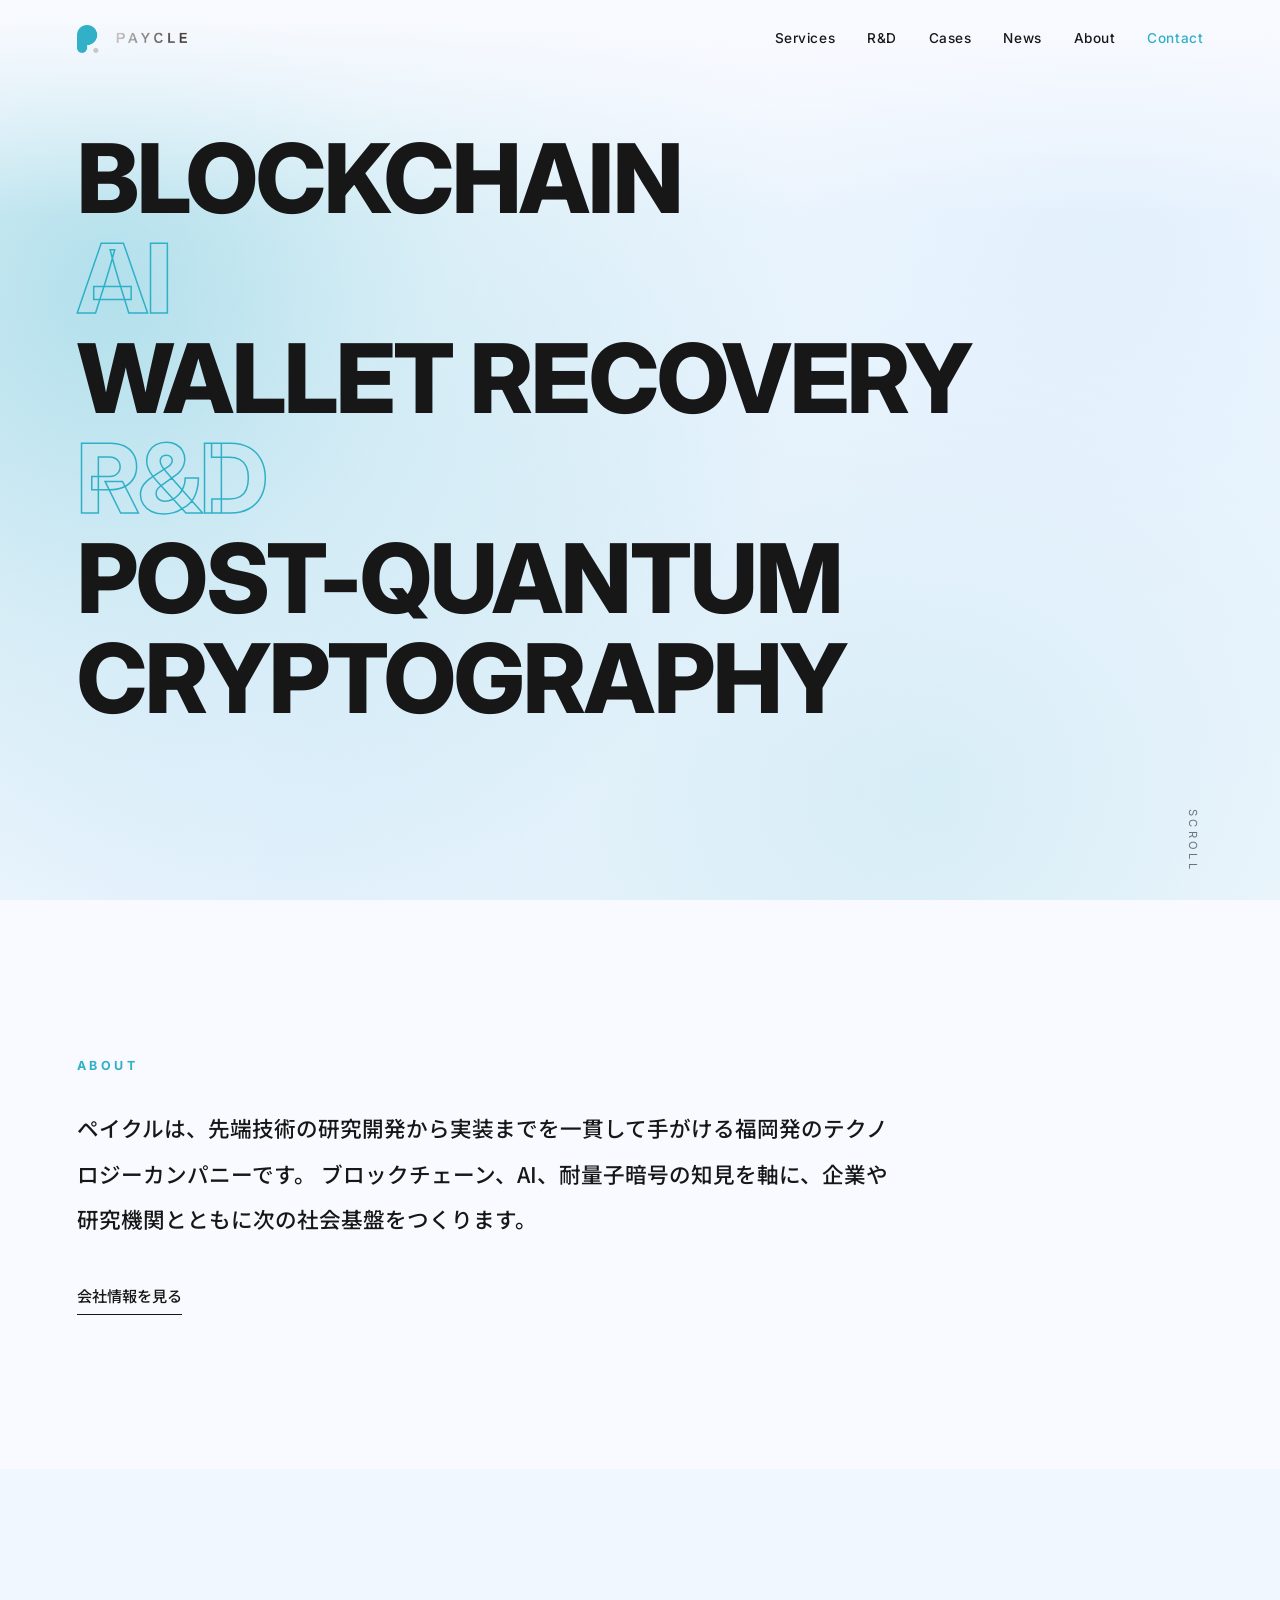
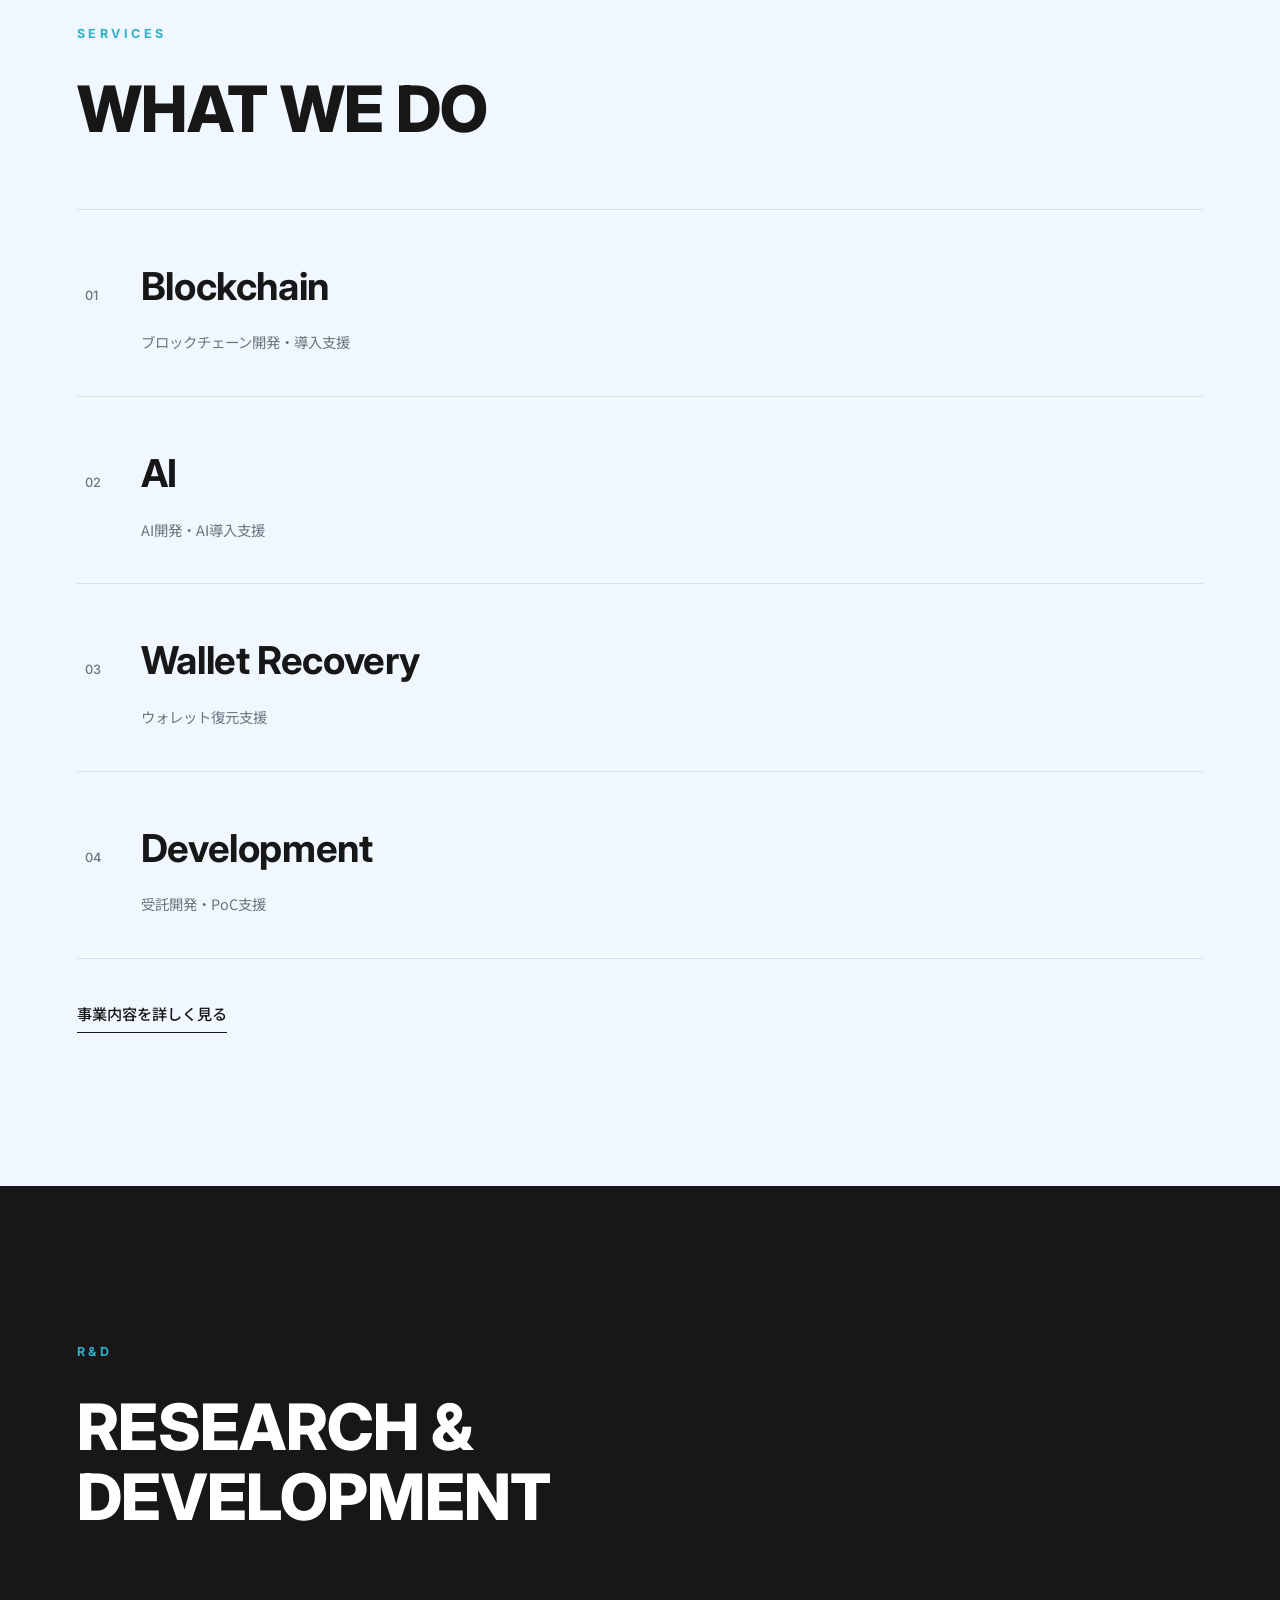
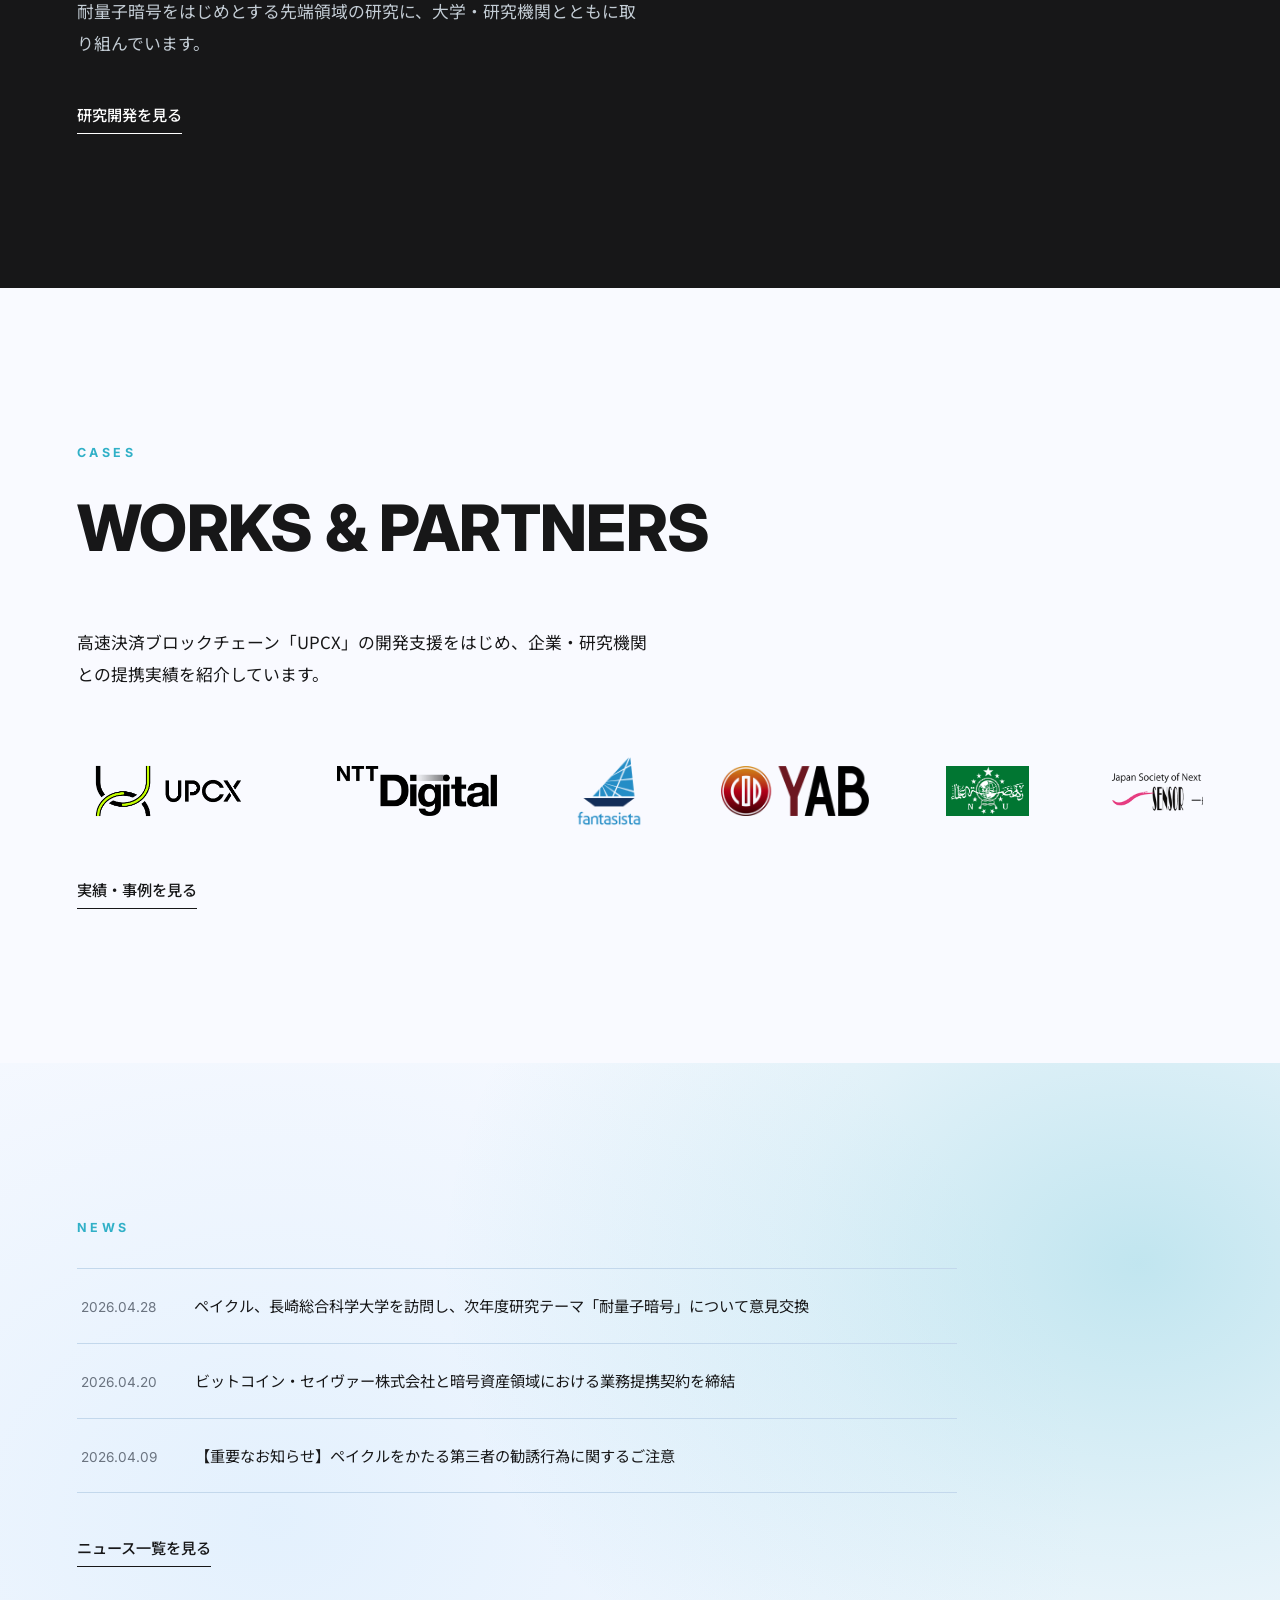
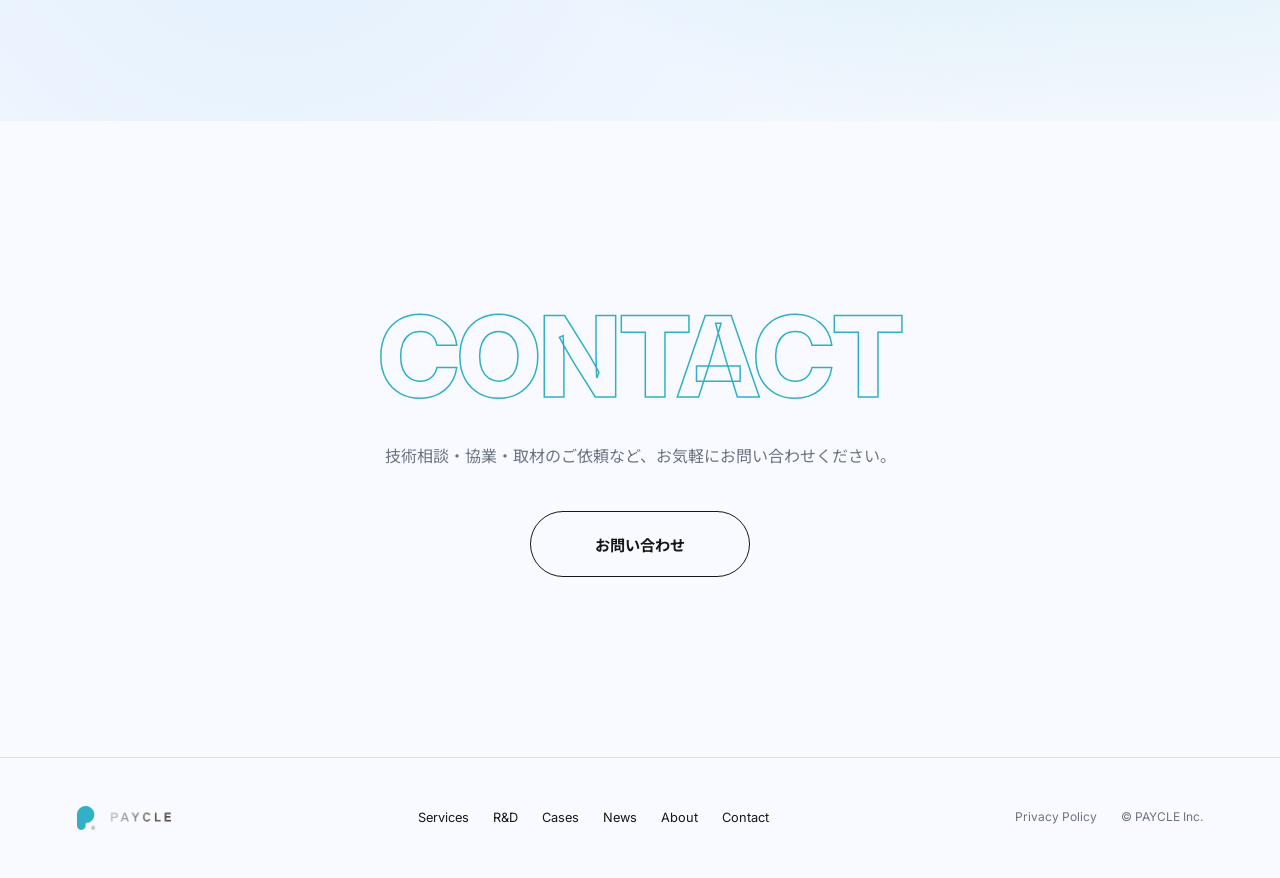
==== index.html @ bd983ea9 "Initial website commit" ====
<!DOCTYPE html>
<html lang="ja">
<head>
  <meta charset="UTF-8">
  <meta name="viewport" content="width=device-width, initial-scale=1.0">
  <title>PAYCLE | ブロックチェーン・AI・耐量子暗号の研究開発と社会実装</title>
  <meta name="description" content="株式会社ペイクル（PAYCLE）は、ブロックチェーン・AI・耐量子暗号の研究開発と社会実装を支援する技術パートナーです。">
  <link rel="preconnect" href="https://fonts.googleapis.com">
  <link rel="preconnect" href="https://fonts.gstatic.com" crossorigin>
  <link href="https://fonts.googleapis.com/css2?family=Inter:wght@400;500;700;800&family=Noto+Sans+JP:wght@400;500;700&display=swap" rel="stylesheet">
  <link rel="stylesheet" href="css/style.css">
</head>
<body>

  <header class="site-header">
    <a href="index.html" class="logo"><img src="images/logo.png" alt="PAYCLE"></a>
    <nav class="global-nav" id="globalNav">
      <a href="services.html">Services</a>
      <a href="rd.html">R&amp;D</a>
      <a href="cases.html">Cases</a>
      <a href="news.html">News</a>
      <a href="about.html">About</a>
      <a href="contact.html" class="nav-contact">Contact</a>
    </nav>
    <button class="nav-toggle" id="navToggle" aria-label="メニューを開く" aria-expanded="false">
      <span></span><span></span>
    </button>
  </header>

  <main>

    <!-- 1. ファーストビュー / 2. 大きな英字カテゴリ表示 -->
    <section class="hero">
      <h1 class="hero-words" aria-label="Blockchain, AI, Wallet Recovery, R&D, Post-Quantum Cryptography">
        <span class="word">BLOCKCHAIN</span>
        <span class="word outline">AI</span>
        <span class="word">WALLET RECOVERY</span>
        <span class="word outline">R&amp;D</span>
        <span class="word">POST-QUANTUM<br>CRYPTOGRAPHY</span>
      </h1>
      <p class="hero-copy">
        ブロックチェーン・AI・耐量子暗号の<br class="sp-only">研究開発と社会実装を支援する技術パートナー。
      </p>
      <div class="hero-scroll" aria-hidden="true">SCROLL</div>
    </section>

    <!-- 3. PAYCLEの短い説明 -->
    <section class="intro reveal">
      <p class="section-label">ABOUT</p>
      <p class="intro-text">
        ペイクルは、先端技術の研究開発から実装までを一貫して手がける福岡発のテクノロジーカンパニーです。
        ブロックチェーン、AI、耐量子暗号の知見を軸に、企業や研究機関とともに次の社会基盤をつくります。
      </p>
      <a href="about.html" class="text-link">会社情報を見る</a>
    </section>

    <!-- 4. 主要サービスへの導線 -->
    <section class="services reveal">
      <p class="section-label">SERVICES</p>
      <h2 class="section-title-en">WHAT WE DO</h2>
      <ul class="service-list">
        <li>
          <a href="services.html#blockchain">
            <span class="service-num">01</span>
            <span class="service-name">Blockchain</span>
            <span class="service-desc">ブロックチェーン開発・導入支援</span>
          </a>
        </li>
        <li>
          <a href="services.html#ai">
            <span class="service-num">02</span>
            <span class="service-name">AI</span>
            <span class="service-desc">AI開発・AI導入支援</span>
          </a>
        </li>
        <li>
          <a href="services.html#wallet-recovery">
            <span class="service-num">03</span>
            <span class="service-name">Wallet Recovery</span>
            <span class="service-desc">ウォレット復元支援</span>
          </a>
        </li>
        <li>
          <a href="services.html#development">
            <span class="service-num">04</span>
            <span class="service-name">Development</span>
            <span class="service-desc">受託開発・PoC支援</span>
          </a>
        </li>
      </ul>
      <a href="services.html" class="text-link">事業内容を詳しく見る</a>
    </section>

    <!-- 5. 研究開発・R&Dへの導線 -->
    <section class="rd reveal">
      <div class="rd-inner">
        <p class="section-label light">R&amp;D</p>
        <h2 class="section-title-en light">RESEARCH &amp;<br>DEVELOPMENT</h2>
        <p class="rd-text">
          耐量子暗号をはじめとする先端領域の研究に、大学・研究機関とともに取り組んでいます。
        </p>
        <a href="rd.html" class="text-link light">研究開発を見る</a>
      </div>
    </section>

    <!-- 6. 実績・事例への導線 -->
    <section class="cases reveal">
      <p class="section-label">CASES</p>
      <h2 class="section-title-en">WORKS &amp; PARTNERS</h2>
      <p class="cases-text">
        高速決済ブロックチェーン「UPCX」の開発支援をはじめ、企業・研究機関との提携実績を紹介しています。
      </p>
      <div class="logo-marquee" aria-hidden="true">
        <div class="logo-track">
          <img class="logo-xl" src="images/cases_upcx.png" alt="">
          <img src="images/cases_ntt.webp" alt="">
          <img class="logo-lg" src="images/cases_fantasista.png" alt="">
          <img src="images/cases_yab.png" alt="">
          <img src="images/cases_nu.jpg" alt="">
          <img src="images/cases_jisedai.png" alt="">
          <img src="images/cases_nas.png" alt="">
          <!-- ループを途切れさせないための複製（2セット目） -->
          <img class="logo-xl" src="images/cases_upcx.png" alt="">
          <img src="images/cases_ntt.webp" alt="">
          <img class="logo-lg" src="images/cases_fantasista.png" alt="">
          <img src="images/cases_yab.png" alt="">
          <img src="images/cases_nu.jpg" alt="">
          <img src="images/cases_jisedai.png" alt="">
          <img src="images/cases_nas.png" alt="">
        </div>
      </div>
      <a href="cases.html" class="text-link">実績・事例を見る</a>
    </section>

    <!-- 7. 最新ニュース -->
    <section class="news reveal">
      <p class="section-label">NEWS</p>
      <ul class="news-list">
        <li>
          <a href="https://www.paycle.com/news/nias-meeting-about-post-quantum-cryptography/" target="_blank" rel="noopener">
            <time datetime="2026-04-28">2026.04.28</time>
            <span>ペイクル、長崎総合科学大学を訪問し、次年度研究テーマ「耐量子暗号」について意見交換</span>
          </a>
        </li>
        <li>
          <a href="https://www.paycle.com/news/partnership-paycle-bitcoin-savior/" target="_blank" rel="noopener">
            <time datetime="2026-04-20">2026.04.20</time>
            <span>ビットコイン・セイヴァー株式会社と暗号資産領域における業務提携契約を締結</span>
          </a>
        </li>
        <li>
          <a href="https://www.paycle.com/news/about-fraudulent-solicitations-2026/" target="_blank" rel="noopener">
            <time datetime="2026-04-09">2026.04.09</time>
            <span>【重要なお知らせ】ペイクルをかたる第三者の勧誘行為に関するご注意</span>
          </a>
        </li>
      </ul>
      <a href="news.html" class="text-link">ニュース一覧を見る</a>
    </section>

    <!-- 8. お問い合わせ導線 -->
    <section class="contact-cta reveal">
      <h2 class="contact-title">CONTACT</h2>
      <p class="contact-text">技術相談・協業・取材のご依頼など、お気軽にお問い合わせください。</p>
      <a href="contact.html" class="contact-button">お問い合わせ</a>
    </section>

  </main>

  <footer class="site-footer">
    <div class="footer-inner">
      <p class="footer-logo"><img src="images/logo.png" alt="PAYCLE"></p>
      <nav class="footer-nav">
        <a href="services.html">Services</a>
        <a href="rd.html">R&amp;D</a>
        <a href="cases.html">Cases</a>
        <a href="news.html">News</a>
        <a href="about.html">About</a>
        <a href="contact.html">Contact</a>
      </nav>
      <div class="footer-legal">
        <a href="privacy-policy.html">Privacy Policy</a>
        <p class="copyright">&copy; PAYCLE Inc.</p>
      </div>
    </div>
  </footer>

  <script src="js/main.js"></script>
</body>
</html>
---- css/style.css ----
/* ==========================================================
   PAYCLE Corporate Site
   Minimal, whitespace-driven design with large EN typography
   ========================================================== */

:root {
  --bg: #f9faff;       /* ホワイト */
  --ink: #171718;      /* ブラック */
  --accent: #30b0c7;   /* メインブルー */
  --sub: #e2f0fd;      /* サブブルー */
  --muted: #6b7480;
  --line: #d4e2ef;
  --font-en: "Inter", sans-serif;
  --font-jp: "Noto Sans JP", sans-serif;
  --pad-x: clamp(20px, 6vw, 96px);
}

* {
  margin: 0;
  padding: 0;
  box-sizing: border-box;
}

html {
  scroll-behavior: smooth;
}

body {
  background: var(--bg);
  color: var(--ink);
  font-family: var(--font-jp);
  font-size: 16px;
  line-height: 1.9;
  -webkit-font-smoothing: antialiased;
}

main {
  overflow-x: clip;
}

a {
  color: inherit;
  text-decoration: none;
}

ul {
  list-style: none;
}

.sp-only {
  display: none;
}

/* ---------- Header ---------- */

.site-header {
  position: fixed;
  top: 0;
  left: 0;
  right: 0;
  z-index: 100;
  display: flex;
  align-items: center;
  justify-content: space-between;
  padding: 22px var(--pad-x);
  mix-blend-mode: normal;
  background: transparent;
  transition: background 0.3s ease, box-shadow 0.3s ease;
}

.site-header.is-scrolled {
  background: rgba(249, 250, 255, 0.92);
  box-shadow: 0 1px 0 var(--line);
}

.logo {
  display: inline-flex;
  align-items: center;
}

.logo img {
  height: 28px;
  width: auto;
  display: block;
}

.global-nav {
  display: flex;
  gap: clamp(18px, 2.5vw, 36px);
  font-family: var(--font-en);
  font-weight: 500;
  font-size: 0.85rem;
  letter-spacing: 0.04em;
}

.global-nav a {
  position: relative;
  padding: 4px 0;
}

.global-nav a::after {
  content: "";
  position: absolute;
  left: 0;
  bottom: 0;
  width: 100%;
  height: 1px;
  background: var(--ink);
  transform: scaleX(0);
  transform-origin: right;
  transition: transform 0.3s ease;
}

.global-nav a:hover::after {
  transform: scaleX(1);
  transform-origin: left;
}

.nav-contact {
  color: var(--accent);
}

.nav-contact::after {
  background: var(--accent);
}

.nav-toggle {
  display: none;
}

/* ---------- Hero ---------- */

.hero {
  min-height: 100svh;
  display: flex;
  flex-direction: column;
  justify-content: center;
  padding: 120px var(--pad-x) 80px;
  position: relative;
  overflow: hidden;
}

/* soft gradient backdrop */
.hero::before {
  content: "";
  position: absolute;
  inset: -15%;
  z-index: 0;
  background:
    linear-gradient(to bottom, rgba(249, 250, 255, 1) 12%, rgba(249, 250, 255, 0) 30%),
    radial-gradient(circle at 18% 36%, rgba(48, 176, 199, 0.35) 0%, rgba(48, 176, 199, 0.14) 22%, transparent 45%),
    radial-gradient(circle at 78% 32%, rgba(226, 240, 253, 0.95) 0%, rgba(226, 240, 253, 0.45) 25%, transparent 50%),
    radial-gradient(circle at 68% 78%, rgba(48, 176, 199, 0.18) 0%, rgba(48, 176, 199, 0.08) 24%, transparent 48%),
    radial-gradient(circle at 28% 88%, rgba(226, 240, 253, 0.8) 0%, rgba(226, 240, 253, 0.35) 22%, transparent 46%);
  animation: drift 20s ease-in-out infinite alternate;
}

.hero > * {
  position: relative;
  z-index: 1;
}

@keyframes drift {
  to {
    transform: translate3d(5%, -4%, 0) scale(1.1) rotate(3deg);
  }
}

@media (prefers-reduced-motion: reduce) {
  .hero::before,
  .news::before {
    animation: none;
  }
}

.hero-words {
  font-family: var(--font-en);
  font-weight: 800;
  font-size: clamp(2.2rem, 7.5vw, 6.2rem);
  line-height: 1.04;
  letter-spacing: -0.02em;
  text-transform: uppercase;
}

.hero-words .word {
  display: block;
  opacity: 0;
  transform: translateX(70vw);
  animation: slide-in 1s cubic-bezier(0.22, 1, 0.36, 1) forwards;
}

.hero-words .word:nth-child(1) { animation-delay: 0.1s; }
.hero-words .word:nth-child(2) { animation-delay: 0.28s; }
.hero-words .word:nth-child(3) { animation-delay: 0.46s; }
.hero-words .word:nth-child(4) { animation-delay: 0.64s; }
.hero-words .word:nth-child(5) { animation-delay: 0.82s; }

.hero-words .outline {
  color: transparent;
  -webkit-text-stroke: 1.5px var(--accent);
}

@keyframes slide-in {
  0% {
    opacity: 0;
    transform: translateX(70vw);
  }
  30% {
    opacity: 1;
  }
  100% {
    opacity: 1;
    transform: translateX(0);
  }
}

.hero-copy {
  margin-top: clamp(28px, 4vw, 48px);
  font-size: clamp(0.95rem, 1.4vw, 1.15rem);
  font-weight: 500;
  opacity: 0;
  animation: rise 0.9s cubic-bezier(0.22, 1, 0.36, 1) 0.7s forwards;
}

.hero-scroll {
  position: absolute;
  bottom: 28px;
  right: var(--pad-x);
  font-family: var(--font-en);
  font-size: 0.7rem;
  letter-spacing: 0.3em;
  color: var(--muted);
  writing-mode: vertical-rl;
}

/* ---------- Shared section styles ---------- */

section {
  padding: clamp(80px, 12vw, 160px) var(--pad-x);
}

.section-label {
  font-family: var(--font-en);
  font-weight: 700;
  font-size: 0.78rem;
  letter-spacing: 0.28em;
  color: var(--accent);
  margin-bottom: 28px;
}

.section-label.light {
  color: var(--accent);
}

.section-title-en {
  font-family: var(--font-en);
  font-weight: 800;
  font-size: clamp(2rem, 5vw, 4rem);
  line-height: 1.1;
  letter-spacing: -0.01em;
  text-transform: uppercase;
  margin-bottom: clamp(36px, 5vw, 64px);
}

.section-title-en.light {
  color: #fff;
}

.text-link {
  display: inline-block;
  margin-top: 40px;
  font-weight: 500;
  font-size: 0.95rem;
  border-bottom: 1px solid var(--ink);
  padding-bottom: 4px;
  transition: opacity 0.25s ease;
}

.text-link:hover {
  opacity: 0.5;
}

.text-link.light {
  color: #fff;
  border-color: #fff;
}

/* scroll reveal */
.reveal {
  opacity: 0;
  transform: translateY(32px);
  transition: opacity 0.8s ease, transform 0.8s cubic-bezier(0.22, 1, 0.36, 1);
}

.reveal.is-visible {
  opacity: 1;
  transform: translateY(0);
}

/* ---------- Intro ---------- */

.intro-text {
  max-width: 38em;
  font-size: clamp(1.05rem, 1.7vw, 1.35rem);
  font-weight: 500;
  line-height: 2.1;
}

/* ---------- Services ---------- */

.services {
  background: #f0f7fe;
}

.service-list {
  border-top: 1px solid var(--line);
}

.service-list li {
  border-bottom: 1px solid var(--line);
}

.service-list a {
  display: grid;
  grid-template-columns: 3.5em 1fr;
  grid-template-areas:
    "num name"
    "num desc";
  align-items: baseline;
  padding: clamp(24px, 3.5vw, 40px) 8px;
  transition: padding-left 0.3s ease, color 0.3s ease;
}

.service-list a:hover {
  padding-left: 24px;
  color: var(--accent);
}

.service-num {
  grid-area: num;
  font-family: var(--font-en);
  font-size: 0.8rem;
  font-weight: 500;
  color: var(--muted);
}

.service-name {
  grid-area: name;
  font-family: var(--font-en);
  font-weight: 700;
  font-size: clamp(1.5rem, 3.2vw, 2.4rem);
  letter-spacing: -0.01em;
}

.service-desc {
  grid-area: desc;
  font-size: 0.9rem;
  color: var(--muted);
  margin-top: 6px;
}

/* ---------- R&D (dark section) ---------- */

.rd {
  background: var(--ink);
  color: #c3ccd4;
}

.rd-inner {
  max-width: 1100px;
}

.rd-text {
  max-width: 34em;
  font-size: 1.05rem;
}

/* ---------- Cases ---------- */

.cases-text {
  max-width: 34em;
  font-size: 1.05rem;
}

/* 提携先ロゴのマーキー（左から右へ流れてループ） */
.logo-marquee {
  margin-top: clamp(36px, 5vw, 56px);
  overflow: hidden;
}

.logo-track {
  display: flex;
  align-items: center;
  width: max-content;
  animation: marquee 45s linear infinite;
}

.logo-track img {
  height: clamp(34px, 4.8vw, 50px);
  width: auto;
  margin-right: clamp(48px, 6vw, 80px);
}

.logo-track img.logo-lg {
  height: clamp(48px, 6.5vw, 70px);
}

.logo-track img.logo-xl {
  height: clamp(58px, 7.8vw, 88px);
}

/* 2セット並べたトラックを半分だけ動かすことで継ぎ目なくループさせる */
@keyframes marquee {
  from { transform: translateX(0); }
  to { transform: translateX(-50%); }
}

/* ---------- News ---------- */

.news {
  position: relative;
  overflow: hidden;
}

.news::before {
  content: "";
  position: absolute;
  inset: -15%;
  z-index: 0;
  background:
    radial-gradient(ellipse 60% 90% at 80% 35%, rgba(48, 176, 199, 0.28) 0%, rgba(48, 176, 199, 0.12) 35%, transparent 70%),
    radial-gradient(ellipse 65% 100% at 28% 65%, rgba(226, 240, 253, 0.95) 0%, rgba(226, 240, 253, 0.45) 40%, transparent 75%);
  animation: drift 24s ease-in-out infinite alternate;
}

.news > * {
  position: relative;
  z-index: 1;
}

.news-list {
  border-top: 1px solid #c3d8ec;
  max-width: 880px;
}

.news .news-list li {
  border-color: #c3d8ec;
}

.news-list li {
  border-bottom: 1px solid var(--line);
}

.news-list a {
  display: flex;
  gap: clamp(16px, 3vw, 40px);
  align-items: baseline;
  padding: 22px 4px;
  transition: color 0.25s ease;
}

.news-list a:hover {
  color: var(--accent);
}

.news-list time {
  font-family: var(--font-en);
  font-size: 0.85rem;
  color: var(--muted);
  flex-shrink: 0;
}

.news-list span {
  font-size: 0.95rem;
}

/* ---------- Contact CTA ---------- */

.contact-cta {
  text-align: center;
  padding-top: clamp(100px, 14vw, 180px);
  padding-bottom: clamp(100px, 14vw, 180px);
  background: var(--bg);
}

.contact-title {
  font-family: var(--font-en);
  font-weight: 800;
  font-size: clamp(2.8rem, 9vw, 7rem);
  letter-spacing: -0.02em;
  line-height: 1;
  color: transparent;
  -webkit-text-stroke: 1.5px var(--accent);
  margin-bottom: 28px;
}

.contact-text {
  color: var(--muted);
  margin-bottom: 40px;
}

.contact-button {
  display: inline-block;
  font-weight: 700;
  font-size: 0.95rem;
  padding: 18px 64px;
  border: 1.5px solid var(--ink);
  border-radius: 999px;
  transition: background 0.3s ease, color 0.3s ease;
}

.contact-button:hover {
  background: var(--accent);
  border-color: var(--accent);
  color: #fff;
}

/* ---------- Footer ---------- */

.site-footer {
  border-top: 1px solid var(--line);
  padding: 48px var(--pad-x);
}

.footer-inner {
  display: flex;
  align-items: center;
  justify-content: space-between;
  gap: 24px;
  flex-wrap: wrap;
}

.footer-logo img {
  height: 24px;
  width: auto;
  display: block;
}

.footer-nav {
  display: flex;
  gap: 24px;
  font-family: var(--font-en);
  font-size: 0.8rem;
  flex-wrap: wrap;
}

.footer-nav a:hover {
  color: var(--accent);
}

.copyright {
  font-family: var(--font-en);
  font-size: 0.75rem;
  color: var(--muted);
}

.footer-legal {
  display: flex;
  align-items: center;
  gap: 24px;
}

.footer-legal a {
  font-family: var(--font-en);
  font-size: 0.75rem;
  color: var(--muted);
  transition: color 0.25s ease;
}

.footer-legal a:hover {
  color: var(--accent);
}

/* ---------- Sub pages ---------- */

.page-hero {
  padding: 180px var(--pad-x) 60px;
  position: relative;
  overflow: hidden;
}

.page-hero::before {
  content: "";
  position: absolute;
  inset: -15%;
  z-index: 0;
  background:
    linear-gradient(to bottom, rgba(249, 250, 255, 1) 16%, rgba(249, 250, 255, 0) 40%),
    radial-gradient(ellipse 55% 90% at 20% 45%, rgba(48, 176, 199, 0.25) 0%, rgba(48, 176, 199, 0.1) 35%, transparent 70%),
    radial-gradient(ellipse 60% 100% at 75% 40%, rgba(226, 240, 253, 0.9) 0%, rgba(226, 240, 253, 0.4) 40%, transparent 75%);
}

.page-hero > * {
  position: relative;
  z-index: 1;
}

.page-title-en {
  font-family: var(--font-en);
  font-weight: 800;
  font-size: clamp(2.6rem, 8vw, 6rem);
  letter-spacing: -0.02em;
  line-height: 1.05;
  text-transform: uppercase;
}

.page-title-jp {
  margin-top: 16px;
  font-size: 0.95rem;
  color: var(--muted);
}

.page-section {
  max-width: 880px;
  border-top: 1px solid var(--line);
  padding-top: clamp(56px, 8vw, 96px);
  padding-bottom: clamp(56px, 8vw, 96px);
}

.page-section > .section-label {
  margin-bottom: 16px;
}

.page-section h2 {
  font-size: clamp(1.7rem, 3.4vw, 2.5rem);
  font-weight: 700;
  letter-spacing: 0.01em;
  line-height: 1.4;
  margin-bottom: 28px;
  color: var(--accent);
}

.page-section p {
  color: #3a4150;
}

.page-section .message-lead {
  font-size: 1.15rem;
}

#blockchain,
#ai,
#wallet-recovery,
#development,
#post-quantum,
#university,
#academic,
#ip {
  position: relative;
}

.service-side-image {
  display: none;
}

@media (min-width: 1240px) {
  .service-side-image {
    display: block;
    position: absolute;
    top: 50%;
    left: calc(100% + 20px);
    width: clamp(360px, 34vw, 560px);
    margin: 0;
    transform: translateY(-50%);
    pointer-events: none;
    -webkit-mask-image: radial-gradient(ellipse 72% 68% at center, #000 58%, transparent 100%);
    mask-image: radial-gradient(ellipse 72% 68% at center, #000 58%, transparent 100%);
  }

  .service-side-image img {
    display: block;
    width: 100%;
    height: auto;
    mix-blend-mode: multiply;
    opacity: 0.96;
  }

}

.research-partner-logos {
  display: none;
}

@media (min-width: 1240px) {
  .research-partner-logos {
    display: block;
    position: absolute;
    top: 50%;
    left: calc(100% + 20px);
    width: clamp(360px, 34vw, 560px);
    height: clamp(165px, 15vw, 235px);
    margin: 0;
    transform: translateY(-50%);
    pointer-events: none;
  }

  .research-partner-logos img {
    position: absolute;
    display: block;
    max-width: 100%;
    height: auto;
  }

  .research-partner-logos .partner-paycle {
    top: 16%;
    left: 4%;
    width: 48%;
    transform: none;
  }

  .research-partner-logos .partner-upcx {
    top: 2%;
    right: 12%;
    bottom: auto;
    left: auto;
    width: 20%;
    mix-blend-mode: multiply;
  }

  .research-partner-logos .partner-nas {
    right: auto;
    bottom: 8%;
    left: 50%;
    width: 66%;
    transform: translateX(-50%);
  }
}

.conference-collage {
  display: none;
}

@media (min-width: 1240px) {
  .conference-collage {
    display: block;
    position: absolute;
    top: 50%;
    left: calc(100% + 20px);
    width: clamp(340px, 31vw, 510px);
    height: clamp(430px, 40vw, 600px);
    margin: 0;
    transform: translateY(-50%);
    pointer-events: none;
  }

  .conference-collage img {
    position: absolute;
    display: block;
    object-fit: cover;
    border: 5px solid rgba(255, 255, 255, 0.96);
    border-radius: 4px;
    box-shadow: 0 16px 36px rgba(23, 23, 24, 0.16);
  }

  .conference-title {
    top: 0;
    left: 3%;
    z-index: 5;
    width: 94%;
    height: 20%;
    object-fit: cover;
  }

  .conference-photo-1 {
    top: 18%;
    left: 0;
    z-index: 4;
    width: 55%;
    height: 39%;
    transform: rotate(-2deg);
  }

  .conference-photo-2 {
    top: 21%;
    right: 0;
    z-index: 3;
    width: 49%;
    height: 35%;
    object-position: 74% center;
    transform: rotate(2deg);
  }

  .conference-photo-3 {
    bottom: 0;
    left: 5%;
    z-index: 2;
    width: 46%;
    height: 45%;
    transform: rotate(1.5deg);
  }

  .conference-photo-4 {
    right: 1%;
    bottom: 3%;
    z-index: 1;
    width: 53%;
    height: 43%;
    transform: rotate(-1.5deg);
  }
}

.patent-certificate-fan {
  display: none;
}

@media (min-width: 1240px) {
  .patent-certificate-fan {
    display: block;
    position: absolute;
    top: 42%;
    left: calc(100% + 20px);
    width: clamp(360px, 34vw, 560px);
    height: clamp(390px, 37vw, 570px);
    margin: 0;
    transform: translateY(-50%);
    pointer-events: none;
  }

  .patent-certificate-fan img {
    position: absolute;
    bottom: 2%;
    display: block;
    width: 45%;
    height: auto;
    aspect-ratio: auto;
    background: #fff;
    border: 1px solid rgba(107, 116, 128, 0.18);
    box-shadow: 0 18px 42px rgba(23, 23, 24, 0.17);
    transform-origin: 50% 100%;
  }

  .patent-certificate-fan .patent-singapore {
    left: 3%;
    z-index: 3;
    transform: rotate(-11deg);
  }

  .patent-certificate-fan .patent-japan {
    left: 50%;
    z-index: 2;
    transform: translateX(-50%);
  }

  .patent-certificate-fan .patent-malaysia {
    right: 3%;
    z-index: 1;
    transform: rotate(11deg);
  }
}

#philosophy {
  position: relative;
}

.philosophy-feature-image {
  height: clamp(220px, 38vw, 340px);
  margin: 48px calc(var(--pad-x) * -1) 0 0;
  overflow: hidden;
  clip-path: polygon(10% 0, 100% 0, 100% 100%, 0 100%);
}

.philosophy-feature-image img {
  display: block;
  width: 100%;
  height: 100%;
  object-fit: cover;
  object-position: center;
}

@media (min-width: 1200px) {
  .philosophy-feature-image {
    position: absolute;
    top: 50%;
    left: calc(100% - 40px);
    width: clamp(520px, 46vw, 760px);
    height: clamp(420px, 42vw, 600px);
    margin: 0;
    transform: translateY(-50%);
    clip-path: polygon(18% 0, 100% 0, 100% 100%, 6% 100%);
    box-shadow: -24px 28px 60px rgba(23, 23, 24, 0.12);
  }

  .philosophy-feature-image img {
    object-position: 54% center;
  }
}

.page-section p a {
  color: var(--accent);
  text-decoration: underline;
  text-underline-offset: 3px;
}

.page-section p a:hover {
  opacity: 0.6;
}

#upcx {
  position: relative;
}

.upcx-event-showcase {
  margin: clamp(36px, 6vw, 56px) 0 0;
  display: grid;
  gap: 18px;
}

.event-card {
  position: relative;
  overflow: hidden;
  min-height: 190px;
  padding: 18px;
  background: transparent;
  border: 0;
  border-radius: 6px;
  box-shadow: none;
  isolation: isolate;
}

.event-card h3 {
  position: relative;
  z-index: 2;
  width: max-content;
  max-width: 100%;
  padding: 7px 10px;
  background: rgba(249, 250, 255, 0.92);
  border-left: 3px solid var(--accent);
  border-radius: 3px;
  color: var(--ink);
  font-family: var(--font-en);
  font-size: clamp(0.9rem, 1.7vw, 1.05rem);
  font-weight: 800;
  line-height: 1.2;
  letter-spacing: 0;
}

.event-card h3 a {
  color: inherit;
}

.event-gallery {
  position: absolute;
  inset: 0;
  z-index: 1;
}

.event-gallery img,
.event-gallery picture {
  position: absolute;
  display: block;
}

.event-gallery img {
  width: 100%;
  height: 100%;
  object-fit: cover;
}

.event-gallery > img,
.event-gallery > picture {
  overflow: hidden;
  border: 4px solid rgba(255, 255, 255, 0.94);
  border-radius: 4px;
  box-shadow: none;
}

.event-gallery > :nth-child(1) {
  right: 3%;
  bottom: 8%;
  width: 64%;
  height: 68%;
  transform: rotate(2deg);
}

.event-card:nth-child(2) .event-gallery > :nth-child(1) {
  object-position: center top;
}

.event-gallery > :nth-child(2) {
  left: 4%;
  bottom: 12%;
  width: 42%;
  height: 48%;
  transform: rotate(-4deg);
}

.event-gallery > :nth-child(3) {
  display: none;
}

@media (min-width: 1240px) {
  .upcx-event-showcase {
    position: absolute;
    top: 52%;
    left: calc(100% + 28px);
    width: clamp(380px, 34vw, 560px);
    margin: 0;
    transform: translateY(-50%);
  }

  .event-card {
    min-height: clamp(158px, 14.3vw, 220px);
  }

  .event-card:nth-child(2) {
    margin-left: clamp(26px, 3vw, 48px);
  }

  .event-card:nth-child(3) {
    margin-right: clamp(22px, 2.6vw, 42px);
  }
}

/* 下層ページ共通: 番号付きカードリスト（項目数に応じて2〜3カラム） */
.value-list {
  margin: 48px 0;
  display: grid;
  grid-template-columns: repeat(auto-fit, minmax(min(100%, 200px), 1fr));
  gap: clamp(24px, 3.5vw, 44px);
}

.value-list li {
  border-top: 2px solid var(--ink);
  padding-top: 22px;
}

.value-num {
  display: block;
  font-family: var(--font-en);
  font-size: 0.8rem;
  font-weight: 700;
  letter-spacing: 0.14em;
  color: var(--accent);
}

.value-title {
  font-size: 1.05rem;
  font-weight: 700;
  line-height: 1.5;
  margin: 10px 0 10px;
}

/* 英字タイトル＋日本語ラベルの組み合わせ（About PHILOSOPHY）。ラベルと近づける */
.value-title:has(+ .value-label) {
  margin-bottom: 4px;
}

.value-label {
  font-size: 0.82rem;
  color: var(--muted);
  margin-bottom: 14px;
}

.page-section .value-desc {
  font-size: 0.92rem;
}

/* R&D: 国別の取得特許 */
.patent-list {
  margin-top: 14px;
}

.patent-list li {
  position: relative;
  border-top: 0;
  padding: 2px 0 2px 1em;
  overflow-wrap: anywhere;
  font-size: 0.84rem;
  line-height: 1.6;
  color: var(--ink);
}

.patent-list li::before {
  content: "・";
  position: absolute;
  left: 0;
}

.patent-list a {
  color: var(--accent);
  text-decoration: underline;
  text-decoration-thickness: 1px;
  text-underline-offset: 3px;
}

.patent-list a:hover {
  opacity: 0.6;
}

/* セクション結びの一文: 本文の流れを保ったまま結論を強調 */
.page-section .section-closing {
  margin-top: clamp(36px, 5vw, 56px);
  padding: 8px 0 8px clamp(16px, 2vw, 22px);
  background: linear-gradient(90deg, rgba(48, 176, 199, 0.045), transparent 72%);
  border-left: 2px solid rgba(48, 176, 199, 0.65);
  font-size: 1rem;
  line-height: 1.9;
  color: var(--ink);
}

/* About: 取締役・技術顧問（名前＋役職バッジの罫線リスト） */
.advisor-list {
  margin: 48px 0 0;
  border-top: 1px solid var(--line);
}

.advisor-list li {
  display: grid;
  grid-template-columns: clamp(120px, 15vw, 150px) 1fr;
  gap: clamp(16px, 2vw, 28px);
  padding: 28px 0;
  border-bottom: 1px solid var(--line);
}

.advisor-head h3 {
  font-size: 1.05rem;
  font-weight: 700;
}

.advisor-role {
  display: inline-block;
  font-size: 0.75rem;
  font-weight: 700;
  letter-spacing: 0.08em;
  line-height: 1.6;
  color: var(--accent);
  border: 1px solid currentColor;
  border-radius: 999px;
  padding: 2px 12px;
  margin-top: 8px;
}

.page-section .advisor-desc {
  font-size: 0.92rem;
}

.fact-list {
  margin: 28px 0;
  border-top: 1px solid var(--line);
}

/* 企業提携事例: ロゴ付きカード */
.partner-list {
  margin: 28px 0;
  display: grid;
  gap: 20px;
}

.partner-list li {
  display: grid;
  grid-template-columns: 180px 1fr;
  gap: clamp(20px, 3vw, 36px);
  align-items: center;
  padding: clamp(20px, 3vw, 28px);
  background: #fff;
  border: 1px solid var(--line);
  border-radius: 6px;
}

.partner-logo {
  display: flex;
  align-items: center;
  justify-content: center;
  height: 80px;
}

.partner-logo img {
  max-width: 100%;
  max-height: 100%;
  object-fit: contain;
}

/* 横長で小さく見えるロゴを拡大表示（枠のサイズは変えず見た目だけ拡大） */
.partner-logo img.logo-lg {
  transform: scale(1.3);
}

.partner-body h3 {
  font-size: 1.05rem;
  font-weight: 700;
  margin-bottom: 8px;
}

.partner-body p {
  font-size: 0.95rem;
}

/* メンバー: 写真付き3列カード（経営陣）＋テキストのみのリスト */
.member-grid {
  margin: 28px 0;
  display: grid;
  grid-template-columns: repeat(3, 1fr);
  gap: clamp(20px, 3vw, 36px);
}

.member-photo {
  aspect-ratio: 1 / 1;
  background: var(--sub);
  border-radius: 4px;
  overflow: hidden;
  margin-bottom: 14px;
}

.member-photo img {
  width: 100%;
  height: 100%;
  object-fit: cover;
  display: block;
}

.member-grid h3 {
  font-size: 1.05rem;
  font-weight: 700;
}

.member-grid .member-role {
  font-family: var(--font-en);
  font-size: 0.8rem;
  font-weight: 700;
  letter-spacing: 0.12em;
  color: var(--accent);
  margin: 2px 0 10px;
}

.member-grid p {
  font-size: 0.9rem;
}

/* 会社概要: 左に概要表、右に拠点写真の2カラム */
.company-wide {
  max-width: 1200px;
}

.company-columns {
  display: grid;
  grid-template-columns: minmax(0, 1fr) clamp(240px, 28vw, 360px);
  gap: clamp(28px, 4vw, 56px);
  align-items: start;
}

.company-columns .fact-list {
  margin-top: 0;
}

.company-photos {
  display: grid;
  gap: 28px;
  margin-top: 28px;
}

.company-photos figure {
  margin: 0;
}

.company-photos img {
  width: 100%;
  height: auto;
  display: block;
  border-radius: 4px;
}

.company-photos figcaption {
  margin-top: 10px;
  font-size: 0.85rem;
  color: var(--muted);
}

.fact-list > div {
  display: grid;
  grid-template-columns: 8.5em 1fr;
  gap: 16px;
  padding: 14px 4px;
  border-bottom: 1px solid var(--line);
}

.fact-list dt {
  font-size: 0.9rem;
  font-weight: 700;
  color: var(--muted);
}

.fact-list dd {
  font-size: 0.95rem;
  color: #3a4150;
}

/* プライバシーポリシー */
.page-section.policy h2 {
  font-size: 1.15rem;
  color: var(--ink);
  margin: 40px 0 12px;
}

.policy p {
  margin-bottom: 8px;
}

.policy ul {
  list-style: disc;
  padding-left: 1.5em;
  margin: 12px 0;
  color: #3a4150;
}

/* ---------- Mobile ---------- */

@media (max-width: 768px) {
  .sp-only {
    display: inline;
  }

  .nav-toggle {
    display: block;
    position: relative;
    z-index: 110;
    width: 40px;
    height: 40px;
    background: none;
    border: none;
    cursor: pointer;
  }

  .nav-toggle span {
    position: absolute;
    left: 8px;
    width: 24px;
    height: 2px;
    background: var(--ink);
    transition: transform 0.3s ease, top 0.3s ease;
  }

  .nav-toggle span:nth-child(1) { top: 15px; }
  .nav-toggle span:nth-child(2) { top: 23px; }

  body.nav-open .nav-toggle span:nth-child(1) {
    top: 19px;
    transform: rotate(45deg);
  }

  body.nav-open .nav-toggle span:nth-child(2) {
    top: 19px;
    transform: rotate(-45deg);
  }

  .global-nav {
    position: fixed;
    inset: 0;
    background: var(--bg);
    flex-direction: column;
    align-items: center;
    justify-content: center;
    gap: 32px;
    font-size: 1.3rem;
    opacity: 0;
    visibility: hidden;
    transition: opacity 0.3s ease, visibility 0.3s ease;
  }

  body.nav-open .global-nav {
    opacity: 1;
    visibility: visible;
  }

  body.nav-open {
    overflow: hidden;
  }

  .hero-scroll {
    display: none;
  }

  .service-list a {
    grid-template-columns: 2.5em 1fr;
  }

  .news-list a {
    flex-direction: column;
    gap: 4px;
  }

  .company-columns {
    grid-template-columns: 1fr;
  }

  .member-grid {
    grid-template-columns: 1fr;
  }

  .value-list {
    grid-template-columns: 1fr;
    gap: 28px;
  }

  .advisor-list li {
    grid-template-columns: 1fr;
    gap: 10px;
  }

  .partner-list li {
    grid-template-columns: 1fr;
    gap: 16px;
  }

  .partner-logo {
    height: 56px;
    justify-content: flex-start;
  }
}
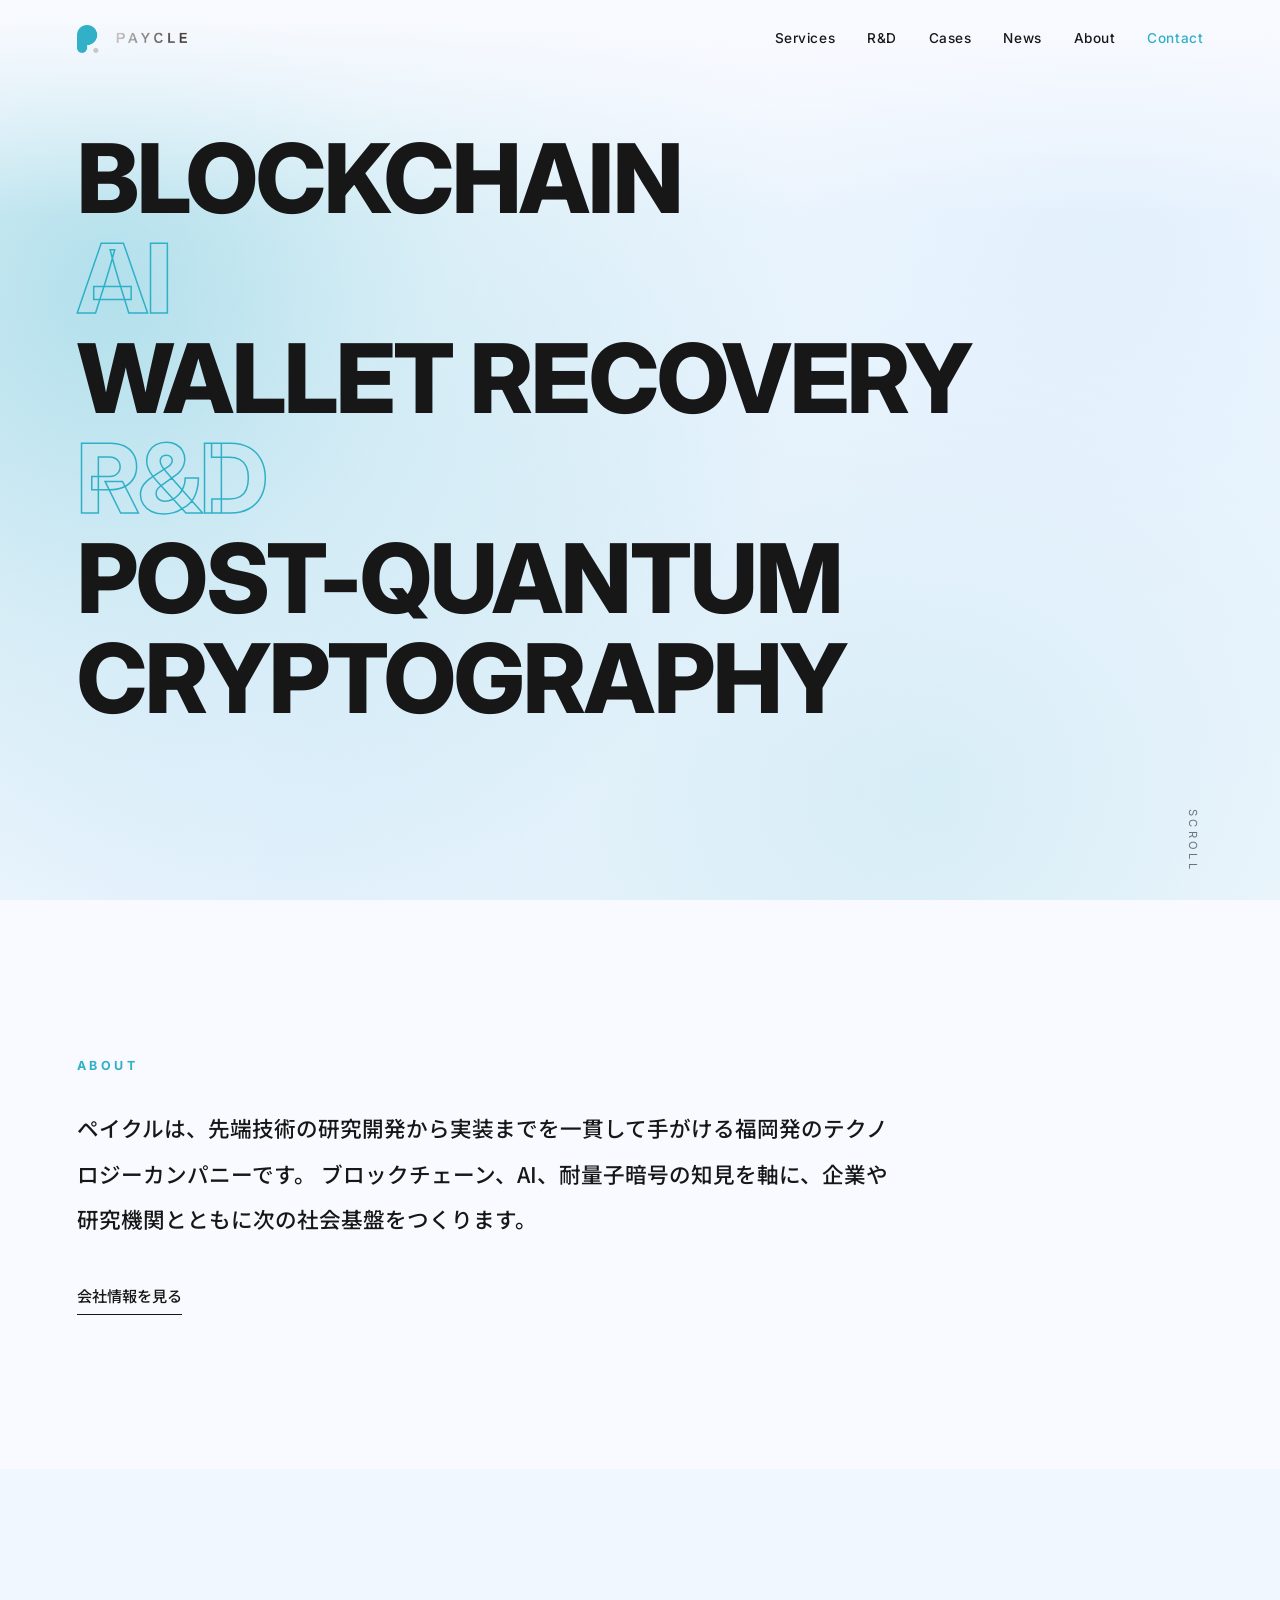
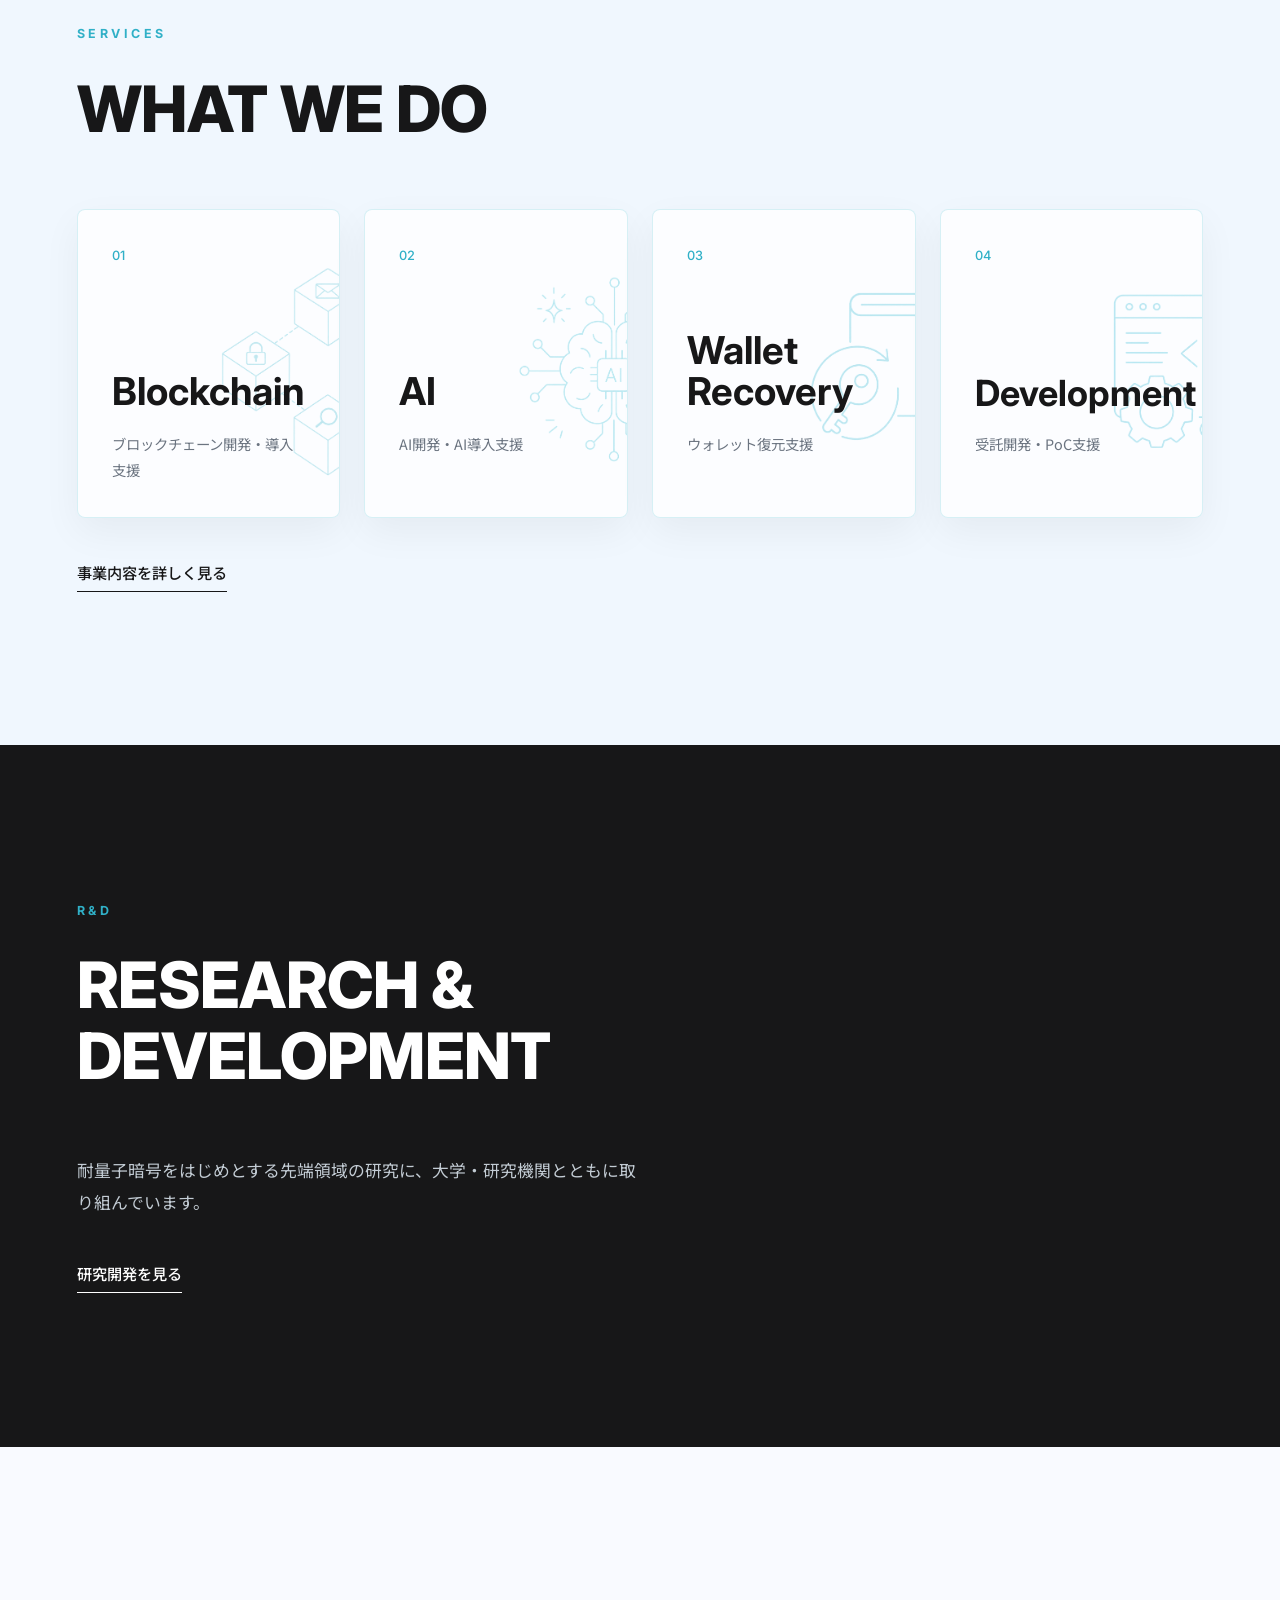
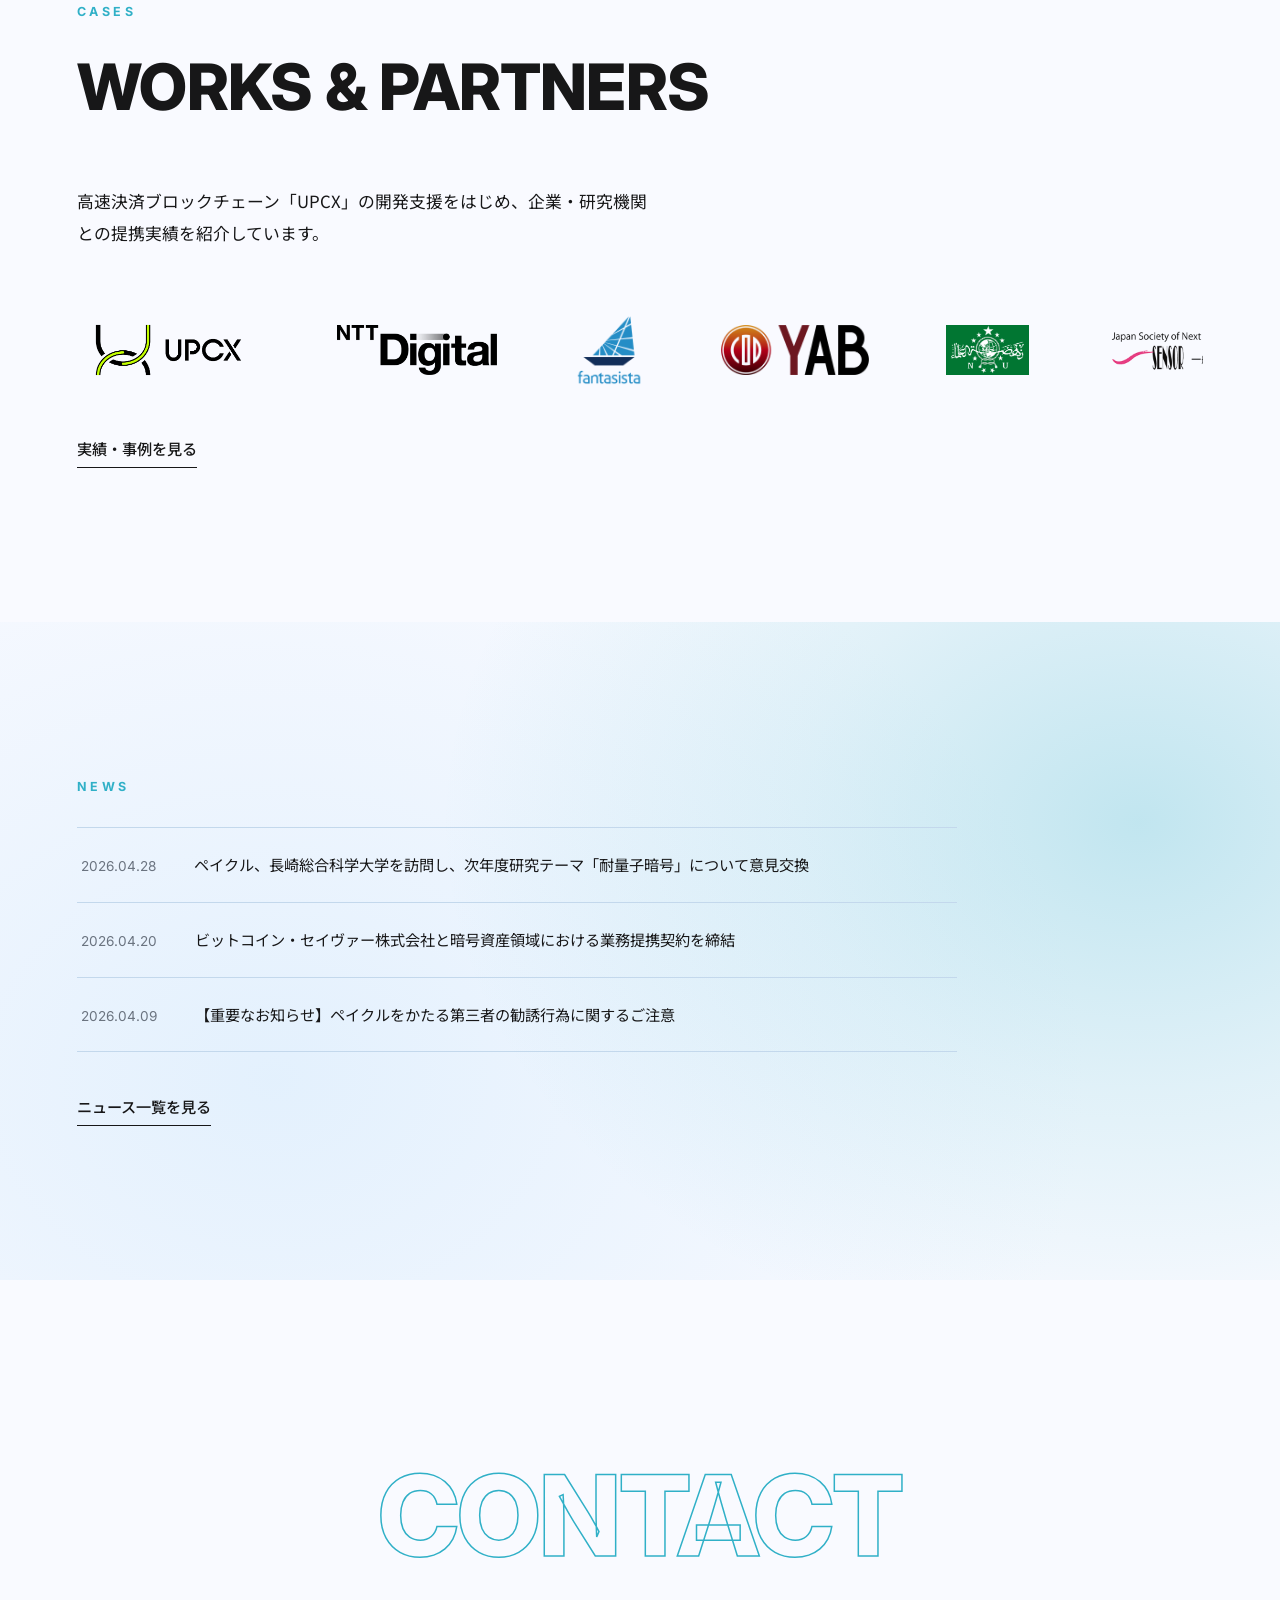
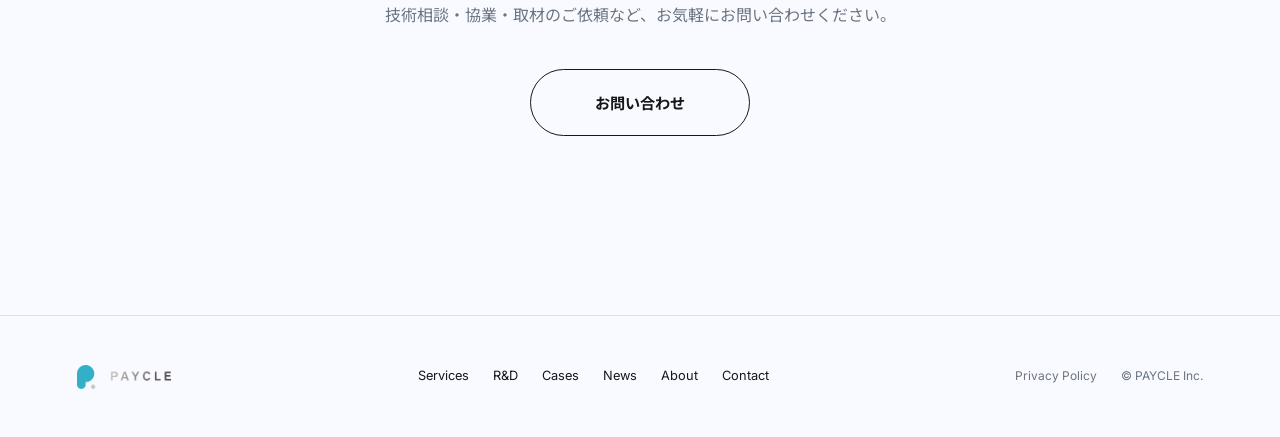
==== commit 6749581c: "Update service card visuals" ====
--- a/index.html
+++ b/index.html
@@ -62,6 +62,7 @@
         <li>
           <a href="services.html#blockchain">
             <span class="service-num">01</span>
+            <img class="service-image" src="images/index_blockchain.png" alt="" loading="lazy" aria-hidden="true">
             <span class="service-name">Blockchain</span>
             <span class="service-desc">ブロックチェーン開発・導入支援</span>
           </a>
@@ -69,6 +70,7 @@
         <li>
           <a href="services.html#ai">
             <span class="service-num">02</span>
+            <img class="service-image" src="images/index_ai.png" alt="" loading="lazy" aria-hidden="true">
             <span class="service-name">AI</span>
             <span class="service-desc">AI開発・AI導入支援</span>
           </a>
@@ -76,14 +78,19 @@
         <li>
           <a href="services.html#wallet-recovery">
             <span class="service-num">03</span>
-            <span class="service-name">Wallet Recovery</span>
+            <img class="service-image" src="images/index_wallet.png" alt="" loading="lazy" aria-hidden="true">
+            <span class="service-name service-name--stacked">
+              <span>Wallet</span>
+              <span>Recovery</span>
+            </span>
             <span class="service-desc">ウォレット復元支援</span>
           </a>
         </li>
         <li>
           <a href="services.html#development">
             <span class="service-num">04</span>
-            <span class="service-name">Development</span>
+            <img class="service-image" src="images/index_development.png" alt="" loading="lazy" aria-hidden="true">
+            <span class="service-name service-name--development">Development</span>
             <span class="service-desc">受託開発・PoC支援</span>
           </a>
         </li>
--- a/css/style.css
+++ b/css/style.css
@@ -297,6 +297,130 @@
   transform: translateY(0);
 }
 
+.motion-ready .service-side-image,
+.motion-ready .philosophy-feature-image,
+.motion-ready .message-portrait,
+.motion-ready .company-photos figure,
+.motion-ready .member-photo {
+  opacity: 0;
+  transform: translateX(var(--photo-motion-offset, 72px)) var(--photo-rest-transform, translateY(0));
+  transition:
+    opacity 0.72s ease,
+    transform 0.72s cubic-bezier(0.22, 1, 0.36, 1);
+  transition-delay: 0.22s;
+  will-change: opacity, transform;
+}
+
+.motion-ready .service-side-image.is-visible,
+.motion-ready .philosophy-feature-image.is-visible,
+.motion-ready .message-portrait.is-visible,
+.motion-ready .company-photos figure.is-visible,
+.motion-ready .member-photo.is-visible {
+  opacity: 1;
+  transform: translateX(0) var(--photo-rest-transform, translateY(0));
+}
+
+.motion-ready .conference-collage img,
+.motion-ready .patent-certificate-fan img {
+  opacity: 0;
+  transform: translateX(var(--photo-motion-offset, 72px)) var(--photo-rest-transform, rotate(0deg));
+  transition:
+    opacity 0.72s ease,
+    transform 0.72s cubic-bezier(0.22, 1, 0.36, 1);
+  will-change: opacity, transform;
+}
+
+.motion-ready .conference-collage.is-visible img,
+.motion-ready .patent-certificate-fan.is-visible img {
+  opacity: 1;
+  transform: translateX(0) var(--photo-rest-transform, rotate(0deg));
+}
+
+.motion-ready .conference-collage img:nth-of-type(1),
+.motion-ready .patent-certificate-fan img:nth-child(1),
+.motion-ready .company-photos figure:nth-child(1),
+.motion-ready .member-grid li:nth-child(1) .member-photo {
+  transition-delay: 0.22s;
+}
+
+.motion-ready .conference-collage img:nth-of-type(2),
+.motion-ready .patent-certificate-fan img:nth-child(2),
+.motion-ready .company-photos figure:nth-child(2),
+.motion-ready .member-grid li:nth-child(2) .member-photo {
+  transition-delay: 0.36s;
+}
+
+.motion-ready .conference-collage img:nth-of-type(3),
+.motion-ready .patent-certificate-fan img:nth-child(3),
+.motion-ready .member-grid li:nth-child(3) .member-photo {
+  transition-delay: 0.5s;
+}
+
+.motion-ready .conference-collage img:nth-of-type(4) {
+  transition-delay: 0.64s;
+}
+
+.motion-ready .company-photos figure:nth-child(2),
+.motion-ready .member-grid li:nth-child(2) .member-photo {
+  --photo-motion-offset: -72px;
+}
+
+.motion-ready .page-section > .section-label,
+.motion-ready .page-section > h2,
+.motion-ready .page-section > p,
+.motion-ready .page-section > .value-list,
+.motion-ready .page-section > .fact-list,
+.motion-ready .page-section > .partner-list,
+.motion-ready .page-section > .advisor-list,
+.motion-ready .page-section > .member-grid,
+.motion-ready .page-section > .text-link,
+.motion-ready .page-section > .section-closing,
+.motion-ready .page-section > .company-columns {
+  opacity: 0;
+  transform: translateY(22px);
+  transition:
+    opacity 0.7s ease,
+    transform 0.7s cubic-bezier(0.22, 1, 0.36, 1);
+  will-change: opacity, transform;
+}
+
+.motion-ready .page-section.is-visible > .section-label,
+.motion-ready .page-section.is-visible > h2,
+.motion-ready .page-section.is-visible > p,
+.motion-ready .page-section.is-visible > .value-list,
+.motion-ready .page-section.is-visible > .fact-list,
+.motion-ready .page-section.is-visible > .partner-list,
+.motion-ready .page-section.is-visible > .advisor-list,
+.motion-ready .page-section.is-visible > .member-grid,
+.motion-ready .page-section.is-visible > .text-link,
+.motion-ready .page-section.is-visible > .section-closing,
+.motion-ready .page-section.is-visible > .company-columns {
+  opacity: 1;
+  transform: translateY(0);
+}
+
+.motion-ready .page-section > h2 {
+  transition-delay: 0.06s;
+}
+
+.motion-ready .page-section > p {
+  transition-delay: 0.12s;
+}
+
+.motion-ready .page-section > .value-list,
+.motion-ready .page-section > .fact-list,
+.motion-ready .page-section > .partner-list,
+.motion-ready .page-section > .member-grid,
+.motion-ready .page-section > .company-columns {
+  transition-delay: 0.18s;
+}
+
+.motion-ready .page-section > .advisor-list,
+.motion-ready .page-section > .section-closing,
+.motion-ready .page-section > .text-link {
+  transition-delay: 0.24s;
+}
+
 /* ---------- Intro ---------- */
 
 .intro-text {
@@ -313,50 +437,113 @@
 }
 
 .service-list {
-  border-top: 1px solid var(--line);
+  display: grid;
+  grid-template-columns: repeat(4, minmax(0, 1fr));
+  gap: clamp(14px, 2vw, 24px);
 }
 
 .service-list li {
-  border-bottom: 1px solid var(--line);
+  min-height: 100%;
+  overflow: hidden;
+  border: 1px solid rgba(48, 176, 199, 0.18);
+  border-radius: 8px;
+  background: rgba(255, 255, 255, 0.76);
+  box-shadow: 0 14px 38px rgba(23, 23, 24, 0.05);
+  transition:
+    transform 0.32s cubic-bezier(0.22, 1, 0.36, 1),
+    border-color 0.32s ease,
+    box-shadow 0.32s ease,
+    background 0.32s ease;
+}
+
+.service-list li:hover {
+  transform: translateY(-10px);
+  border-color: rgba(48, 176, 199, 0.48);
+  background: rgba(255, 255, 255, 0.94);
+  box-shadow: 0 28px 70px rgba(48, 176, 199, 0.16);
 }
 
 .service-list a {
+  position: relative;
+  min-height: clamp(240px, 24vw, 340px);
   display: grid;
-  grid-template-columns: 3.5em 1fr;
-  grid-template-areas:
-    "num name"
-    "num desc";
-  align-items: baseline;
-  padding: clamp(24px, 3.5vw, 40px) 8px;
-  transition: padding-left 0.3s ease, color 0.3s ease;
-}
-
-.service-list a:hover {
-  padding-left: 24px;
-  color: var(--accent);
+  grid-template-rows: auto minmax(0, 1fr) auto auto;
+  padding: clamp(22px, 3vw, 34px);
+  transition: color 0.3s ease;
 }
 
 .service-num {
-  grid-area: num;
+  grid-row: 1;
+  position: relative;
+  z-index: 1;
   font-family: var(--font-en);
   font-size: 0.8rem;
   font-weight: 500;
-  color: var(--muted);
+  color: var(--accent);
+}
+
+.service-image {
+  position: absolute;
+  top: 52%;
+  right: clamp(-150px, -9vw, -72px);
+  z-index: 0;
+  width: clamp(250px, 20vw, 380px);
+  max-width: none;
+  opacity: 0.28;
+  pointer-events: none;
+  transform: translateY(-50%);
+  transition: opacity 0.3s ease, transform 0.32s ease;
+}
+
+.service-list li:hover .service-image {
+  opacity: 0.38;
+  transform: translateY(-50%) scale(1.04);
 }
 
 .service-name {
-  grid-area: name;
+  grid-row: 3;
+  position: relative;
+  z-index: 1;
+  min-height: 2.16em;
   font-family: var(--font-en);
   font-weight: 700;
   font-size: clamp(1.5rem, 3.2vw, 2.4rem);
-  letter-spacing: -0.01em;
+  line-height: 1.08;
+  letter-spacing: 0;
+  display: flex;
+  align-items: flex-end;
+  transition: color 0.3s ease;
+}
+
+.service-list a:is(:hover, :focus-visible) .service-name {
+  color: var(--accent);
+}
+
+.service-name--development {
+  font-size: clamp(1.42rem, 3vw, 2.25rem);
+}
+
+.service-name--stacked {
+  flex-direction: column;
+  align-items: flex-start;
+  justify-content: flex-end;
 }
 
 .service-desc {
-  grid-area: desc;
+  grid-row: 4;
+  position: relative;
+  z-index: 1;
+  min-height: 3.6em;
   font-size: 0.9rem;
+  line-height: 1.8;
   color: var(--muted);
-  margin-top: 6px;
+  margin-top: 18px;
+}
+
+@media (max-width: 1080px) {
+  .service-list {
+    grid-template-columns: repeat(2, minmax(0, 1fr));
+  }
 }
 
 /* ---------- R&D (dark section) ---------- */
@@ -655,24 +842,21 @@
 
 @media (min-width: 1240px) {
   .service-side-image {
+    --photo-rest-transform: translateY(-50%);
     display: block;
     position: absolute;
     top: 50%;
     left: calc(100% + 20px);
     width: clamp(360px, 34vw, 560px);
     margin: 0;
-    transform: translateY(-50%);
+    transform: var(--photo-rest-transform);
     pointer-events: none;
-    -webkit-mask-image: radial-gradient(ellipse 72% 68% at center, #000 58%, transparent 100%);
-    mask-image: radial-gradient(ellipse 72% 68% at center, #000 58%, transparent 100%);
   }
 
   .service-side-image img {
     display: block;
     width: 100%;
     height: auto;
-    mix-blend-mode: multiply;
-    opacity: 0.96;
   }
 
 }
@@ -753,49 +937,126 @@
   }
 
   .conference-title {
-    top: 0;
+    position: absolute;
+    top: 7%;
     left: 3%;
     z-index: 5;
-    width: 94%;
-    height: 20%;
-    object-fit: cover;
+    width: max-content;
+    max-width: 94%;
+    padding: 7px 10px;
+    background: rgba(249, 250, 255, 0.92);
+    border-left: 3px solid var(--accent);
+    border-radius: 3px;
+    box-shadow: none;
+    color: var(--ink);
+    font-family: var(--font-en);
+    font-size: clamp(0.9rem, 1.7vw, 1.05rem);
+    font-weight: 800;
+    line-height: 1.2;
+    letter-spacing: 0;
   }
 
   .conference-photo-1 {
+    --photo-motion-offset: -72px;
+    --photo-rest-transform: rotate(-2deg);
     top: 18%;
     left: 0;
     z-index: 4;
     width: 55%;
     height: 39%;
-    transform: rotate(-2deg);
+    transform: var(--photo-rest-transform);
   }
 
   .conference-photo-2 {
+    --photo-motion-offset: 72px;
+    --photo-rest-transform: rotate(2deg);
     top: 21%;
     right: 0;
     z-index: 3;
     width: 49%;
     height: 35%;
     object-position: 74% center;
-    transform: rotate(2deg);
+    transform: var(--photo-rest-transform);
   }
 
   .conference-photo-3 {
+    --photo-motion-offset: -72px;
+    --photo-rest-transform: rotate(1.5deg);
     bottom: 0;
     left: 5%;
     z-index: 2;
     width: 46%;
     height: 45%;
-    transform: rotate(1.5deg);
+    transform: var(--photo-rest-transform);
   }
 
   .conference-photo-4 {
+    --photo-motion-offset: 72px;
+    --photo-rest-transform: rotate(-1.5deg);
     right: 1%;
     bottom: 3%;
     z-index: 1;
     width: 53%;
     height: 43%;
-    transform: rotate(-1.5deg);
+    transform: var(--photo-rest-transform);
+  }
+}
+
+.conference-collage .conference-mobile-photo {
+  display: none;
+}
+
+@media (max-width: 768px) {
+  .conference-collage {
+    display: grid;
+    grid-template-columns: repeat(2, minmax(0, 1fr));
+    gap: 8px;
+    margin: clamp(32px, 8vw, 48px) 0 0;
+    overflow: hidden;
+    border: 1px solid var(--line);
+    border-radius: 6px;
+    background: #fff;
+  }
+
+  .conference-title {
+    grid-column: 1 / -1;
+    padding: 14px 16px;
+    background: rgba(249, 250, 255, 0.98);
+    border-left: 3px solid var(--accent);
+    color: var(--ink);
+    font-family: var(--font-en);
+    font-size: 0.95rem;
+    font-weight: 800;
+    line-height: 1.2;
+  }
+
+  .conference-collage img {
+    position: static;
+    display: block;
+    width: 100%;
+    height: auto;
+    aspect-ratio: 4 / 3;
+    object-fit: cover;
+    border: 0;
+    border-radius: 0;
+    box-shadow: none;
+    transform: none;
+  }
+
+  .conference-collage img:first-of-type {
+    grid-column: 1 / -1;
+  }
+
+  .conference-collage .conference-mobile-photo {
+    display: block;
+  }
+
+  .motion-ready .conference-collage img {
+    transform: translateY(22px);
+  }
+
+  .motion-ready .conference-collage.is-visible img {
+    transform: none;
   }
 }
 
@@ -830,25 +1091,35 @@
   }
 
   .patent-certificate-fan .patent-singapore {
+    --photo-motion-offset: -72px;
+    --photo-rest-transform: rotate(-11deg);
     left: 3%;
     z-index: 3;
-    transform: rotate(-11deg);
+    transform: var(--photo-rest-transform);
   }
 
   .patent-certificate-fan .patent-japan {
+    --photo-motion-offset: 0;
+    --photo-rest-transform: translateX(-50%);
     left: 50%;
     z-index: 2;
-    transform: translateX(-50%);
+    transform: var(--photo-rest-transform);
   }
 
   .patent-certificate-fan .patent-malaysia {
+    --photo-motion-offset: 72px;
+    --photo-rest-transform: rotate(11deg);
     right: 3%;
     z-index: 1;
-    transform: rotate(11deg);
+    transform: var(--photo-rest-transform);
   }
 }
 
 #philosophy {
+  position: relative;
+}
+
+#message {
   position: relative;
 }
 
@@ -869,19 +1140,73 @@
 
 @media (min-width: 1200px) {
   .philosophy-feature-image {
+    --photo-rest-transform: translateY(-50%);
     position: absolute;
     top: 50%;
     left: calc(100% - 40px);
     width: clamp(520px, 46vw, 760px);
     height: clamp(420px, 42vw, 600px);
     margin: 0;
-    transform: translateY(-50%);
+    transform: var(--photo-rest-transform);
     clip-path: polygon(18% 0, 100% 0, 100% 100%, 6% 100%);
     box-shadow: -24px 28px 60px rgba(23, 23, 24, 0.12);
   }
 
   .philosophy-feature-image img {
     object-position: 54% center;
+  }
+}
+
+.message-portrait {
+  position: relative;
+  height: clamp(260px, 54vw, 360px);
+  margin: 44px 0 0;
+  overflow: hidden;
+  background: linear-gradient(135deg, rgba(48, 176, 199, 0.12), rgba(255, 255, 255, 0.82));
+  border: 1px solid rgba(48, 176, 199, 0.24);
+  clip-path: polygon(12% 0, 100% 0, 88% 100%, 0 100%);
+}
+
+.message-portrait::before {
+  content: "";
+  position: absolute;
+  inset: 14px;
+  z-index: 1;
+  border: 1px solid rgba(255, 255, 255, 0.82);
+  clip-path: inherit;
+  pointer-events: none;
+}
+
+.message-portrait::after {
+  content: "";
+  position: absolute;
+  inset: 0;
+  z-index: 2;
+  background: linear-gradient(120deg, rgba(48, 176, 199, 0.22), transparent 36%, rgba(249, 250, 255, 0.18));
+  mix-blend-mode: screen;
+  pointer-events: none;
+}
+
+.message-portrait img {
+  display: block;
+  width: 100%;
+  height: 100%;
+  object-fit: cover;
+  object-position: center 18%;
+  filter: saturate(0.92) contrast(1.08);
+}
+
+@media (min-width: 1200px) {
+  .message-portrait {
+    --photo-rest-transform: translateY(-50%);
+    position: absolute;
+    top: 50%;
+    left: calc(100% + 56px);
+    width: clamp(260px, 21vw, 350px);
+    height: clamp(360px, 31vw, 460px);
+    margin: 0;
+    transform: var(--photo-rest-transform);
+    box-shadow: -18px 28px 60px rgba(23, 23, 24, 0.12);
   }
 }
 
@@ -896,6 +1221,10 @@
 }
 
 #upcx {
+  position: relative;
+}
+
+#usap {
   position: relative;
 }
 
@@ -965,11 +1294,13 @@
 }
 
 .event-gallery > :nth-child(1) {
+  --case-photo-offset: 72px;
+  --case-rest-transform: rotate(2deg);
   right: 3%;
   bottom: 8%;
   width: 64%;
   height: 68%;
-  transform: rotate(2deg);
+  transform: var(--case-rest-transform);
 }
 
 .event-card:nth-child(2) .event-gallery > :nth-child(1) {
@@ -977,15 +1308,50 @@
 }
 
 .event-gallery > :nth-child(2) {
+  --case-photo-offset: -72px;
+  --case-rest-transform: rotate(-4deg);
   left: 4%;
   bottom: 12%;
   width: 42%;
   height: 48%;
-  transform: rotate(-4deg);
+  transform: var(--case-rest-transform);
 }
 
 .event-gallery > :nth-child(3) {
   display: none;
+}
+
+.cases-page.motion-ready .event-gallery > img,
+.cases-page.motion-ready .event-gallery > picture,
+.cases-page.motion-ready .usap-event-gallery img {
+  opacity: 0;
+  transform: translateX(var(--case-photo-offset, 72px)) var(--case-rest-transform, rotate(0deg));
+  transition:
+    opacity 0.72s ease,
+    transform 0.72s cubic-bezier(0.22, 1, 0.36, 1);
+  will-change: opacity, transform;
+}
+
+.cases-page.motion-ready .event-card.is-visible .event-gallery > img,
+.cases-page.motion-ready .event-card.is-visible .event-gallery > picture,
+.cases-page.motion-ready .usap-event-card.is-visible .usap-event-gallery img {
+  opacity: 1;
+  transform: translateX(0) var(--case-rest-transform, rotate(0deg));
+}
+
+.cases-page.motion-ready .event-gallery > :nth-child(1),
+.cases-page.motion-ready .usap-event-gallery img:nth-child(1) {
+  transition-delay: 0.22s;
+}
+
+.cases-page.motion-ready .event-gallery > :nth-child(2),
+.cases-page.motion-ready .usap-event-gallery img:nth-child(2) {
+  transition-delay: 0.38s;
+}
+
+.cases-page.motion-ready .event-gallery > :nth-child(3),
+.cases-page.motion-ready .usap-event-gallery img:nth-child(3) {
+  transition-delay: 0.54s;
 }
 
 @media (min-width: 1240px) {
@@ -1012,6 +1378,247 @@
 }
 
 /* 下層ページ共通: 番号付きカードリスト（項目数に応じて2〜3カラム） */
+.usap-visual-showcase {
+  margin: clamp(36px, 6vw, 56px) 0 0;
+  display: grid;
+  gap: 14px;
+}
+
+.usap-logo-panel {
+  display: grid;
+  place-items: center;
+  min-height: 140px;
+  margin: 0;
+  overflow: hidden;
+  border-radius: 6px;
+  background: transparent;
+}
+
+.usap-logo-panel img {
+  display: block;
+  width: min(46%, 170px);
+  height: auto;
+}
+
+.usap-event-card {
+  position: relative;
+  min-height: 220px;
+  overflow: hidden;
+}
+
+.usap-event-card h3 {
+  position: relative;
+  z-index: 2;
+  width: max-content;
+  max-width: 100%;
+  padding: 7px 10px;
+  background: rgba(249, 250, 255, 0.94);
+  border-left: 3px solid var(--accent);
+  border-radius: 3px;
+  color: var(--ink);
+  font-family: var(--font-en);
+  font-size: clamp(0.86rem, 1.5vw, 1rem);
+  font-weight: 800;
+  line-height: 1.2;
+  letter-spacing: 0;
+}
+
+.usap-event-gallery {
+  position: absolute;
+  inset: 0;
+}
+
+.usap-event-gallery img {
+  position: absolute;
+  display: block;
+  object-fit: cover;
+  border: 4px solid rgba(255, 255, 255, 0.96);
+  border-radius: 4px;
+}
+
+.usap-event-gallery img:nth-child(1) {
+  --case-photo-offset: 72px;
+  --case-rest-transform: rotate(2deg);
+  right: 1%;
+  bottom: 4%;
+  z-index: 1;
+  width: 52%;
+  height: 78%;
+  transform: var(--case-rest-transform);
+}
+
+.usap-event-gallery img:nth-child(2) {
+  --case-photo-offset: -72px;
+  --case-rest-transform: rotate(-3deg);
+  left: 2%;
+  bottom: 10%;
+  z-index: 2;
+  width: 48%;
+  height: 48%;
+  transform: var(--case-rest-transform);
+}
+
+.usap-event-gallery img:nth-child(3) {
+  --case-photo-offset: -72px;
+  --case-rest-transform: rotate(1.5deg);
+  left: 18%;
+  top: 16%;
+  z-index: 3;
+  width: 48%;
+  height: 42%;
+  transform: var(--case-rest-transform);
+}
+
+@media (min-width: 1240px) {
+  .usap-visual-showcase {
+    position: absolute;
+    top: 50%;
+    left: calc(100% + 28px);
+    width: clamp(320px, 29vw, 470px);
+    margin: 0;
+    transform: translateY(-50%);
+  }
+
+  .usap-logo-panel {
+    min-height: clamp(130px, 11vw, 180px);
+  }
+
+  .usap-event-card {
+    min-height: clamp(220px, 19vw, 300px);
+  }
+}
+
+@media (max-width: 768px) {
+  .cases-page .upcx-event-showcase,
+  .cases-page .usap-visual-showcase {
+    margin-top: clamp(32px, 8vw, 48px);
+    gap: 18px;
+  }
+
+  .cases-page .event-card,
+  .cases-page .usap-event-card,
+  .cases-page .usap-logo-panel {
+    min-height: 0;
+    padding: 0;
+    overflow: hidden;
+    background: #fff;
+    border: 1px solid var(--line);
+    border-radius: 6px;
+  }
+
+  .cases-page .event-card h3,
+  .cases-page .usap-event-card h3 {
+    width: auto;
+    margin: 0;
+    padding: 14px 16px;
+    background: rgba(249, 250, 255, 0.98);
+    border-left: 3px solid var(--accent);
+    border-radius: 0;
+  }
+
+  .cases-page .event-gallery,
+  .cases-page .usap-event-gallery {
+    position: static;
+    display: grid;
+    grid-template-columns: repeat(2, minmax(0, 1fr));
+    gap: 8px;
+    padding: 12px;
+  }
+
+  .cases-page .event-gallery > img,
+  .cases-page .event-gallery > picture,
+  .cases-page .event-gallery > :nth-child(3),
+  .cases-page .usap-event-gallery img {
+    position: static;
+    display: block;
+    width: 100%;
+    height: auto;
+    min-height: 0;
+    transform: none;
+    border: 0;
+    border-radius: 4px;
+    box-shadow: none;
+  }
+
+  .cases-page .event-gallery img,
+  .cases-page .event-gallery picture img,
+  .cases-page .usap-event-gallery img {
+    position: static;
+    display: block;
+    width: 100%;
+    height: auto;
+    aspect-ratio: 4 / 3;
+    object-fit: cover;
+    transform: none;
+  }
+
+  .cases-page .event-gallery > :first-child,
+  .cases-page .usap-event-gallery img:first-child {
+    grid-column: 1 / -1;
+  }
+
+  .cases-page .usap-logo-panel {
+    min-height: 96px;
+    padding: 18px;
+  }
+
+  .cases-page .usap-logo-panel img {
+    width: min(54%, 180px);
+  }
+
+  .cases-page.motion-ready .event-gallery > img,
+  .cases-page.motion-ready .event-gallery > picture,
+  .cases-page.motion-ready .usap-event-gallery img,
+  .cases-page.motion-ready .event-card.is-visible .event-gallery > img,
+  .cases-page.motion-ready .event-card.is-visible .event-gallery > picture,
+  .cases-page.motion-ready .usap-event-card.is-visible .usap-event-gallery img {
+    transform: none;
+  }
+}
+
+@media (prefers-reduced-motion: reduce) {
+  .motion-ready .page-section > .section-label,
+  .motion-ready .page-section > h2,
+  .motion-ready .page-section > p,
+  .motion-ready .page-section > .value-list,
+  .motion-ready .page-section > .fact-list,
+  .motion-ready .page-section > .partner-list,
+  .motion-ready .page-section > .advisor-list,
+  .motion-ready .page-section > .member-grid,
+  .motion-ready .page-section > .text-link,
+  .motion-ready .page-section > .section-closing,
+  .motion-ready .page-section > .company-columns {
+    opacity: 1;
+    transform: none;
+    transition: none;
+  }
+
+  .motion-ready .service-side-image,
+  .motion-ready .philosophy-feature-image,
+  .motion-ready .message-portrait,
+  .motion-ready .company-photos figure,
+  .motion-ready .member-photo {
+    opacity: 1;
+    transform: var(--photo-rest-transform, translateY(0));
+    transition: none;
+  }
+
+  .motion-ready .conference-collage img,
+  .motion-ready .patent-certificate-fan img {
+    opacity: 1;
+    transform: var(--photo-rest-transform, rotate(0deg));
+    transition: none;
+  }
+
+  .cases-page.motion-ready .event-gallery > img,
+  .cases-page.motion-ready .event-gallery > picture,
+  .cases-page.motion-ready .usap-event-gallery img {
+    opacity: 1;
+    transform: var(--case-rest-transform, rotate(0deg));
+    transition: none;
+  }
+}
+
 .value-list {
   margin: 48px 0;
   display: grid;
@@ -1370,7 +1977,11 @@
   }
 
   .service-list a {
-    grid-template-columns: 2.5em 1fr;
+    min-height: 220px;
+  }
+
+  .service-list {
+    grid-template-columns: 1fr;
   }
 
   .news-list a {
@@ -1405,4 +2016,9 @@
     height: 56px;
     justify-content: flex-start;
   }
-}
+
+  .partner-logo img.logo-lg {
+    max-width: 100%;
+    transform: none;
+  }
+}
